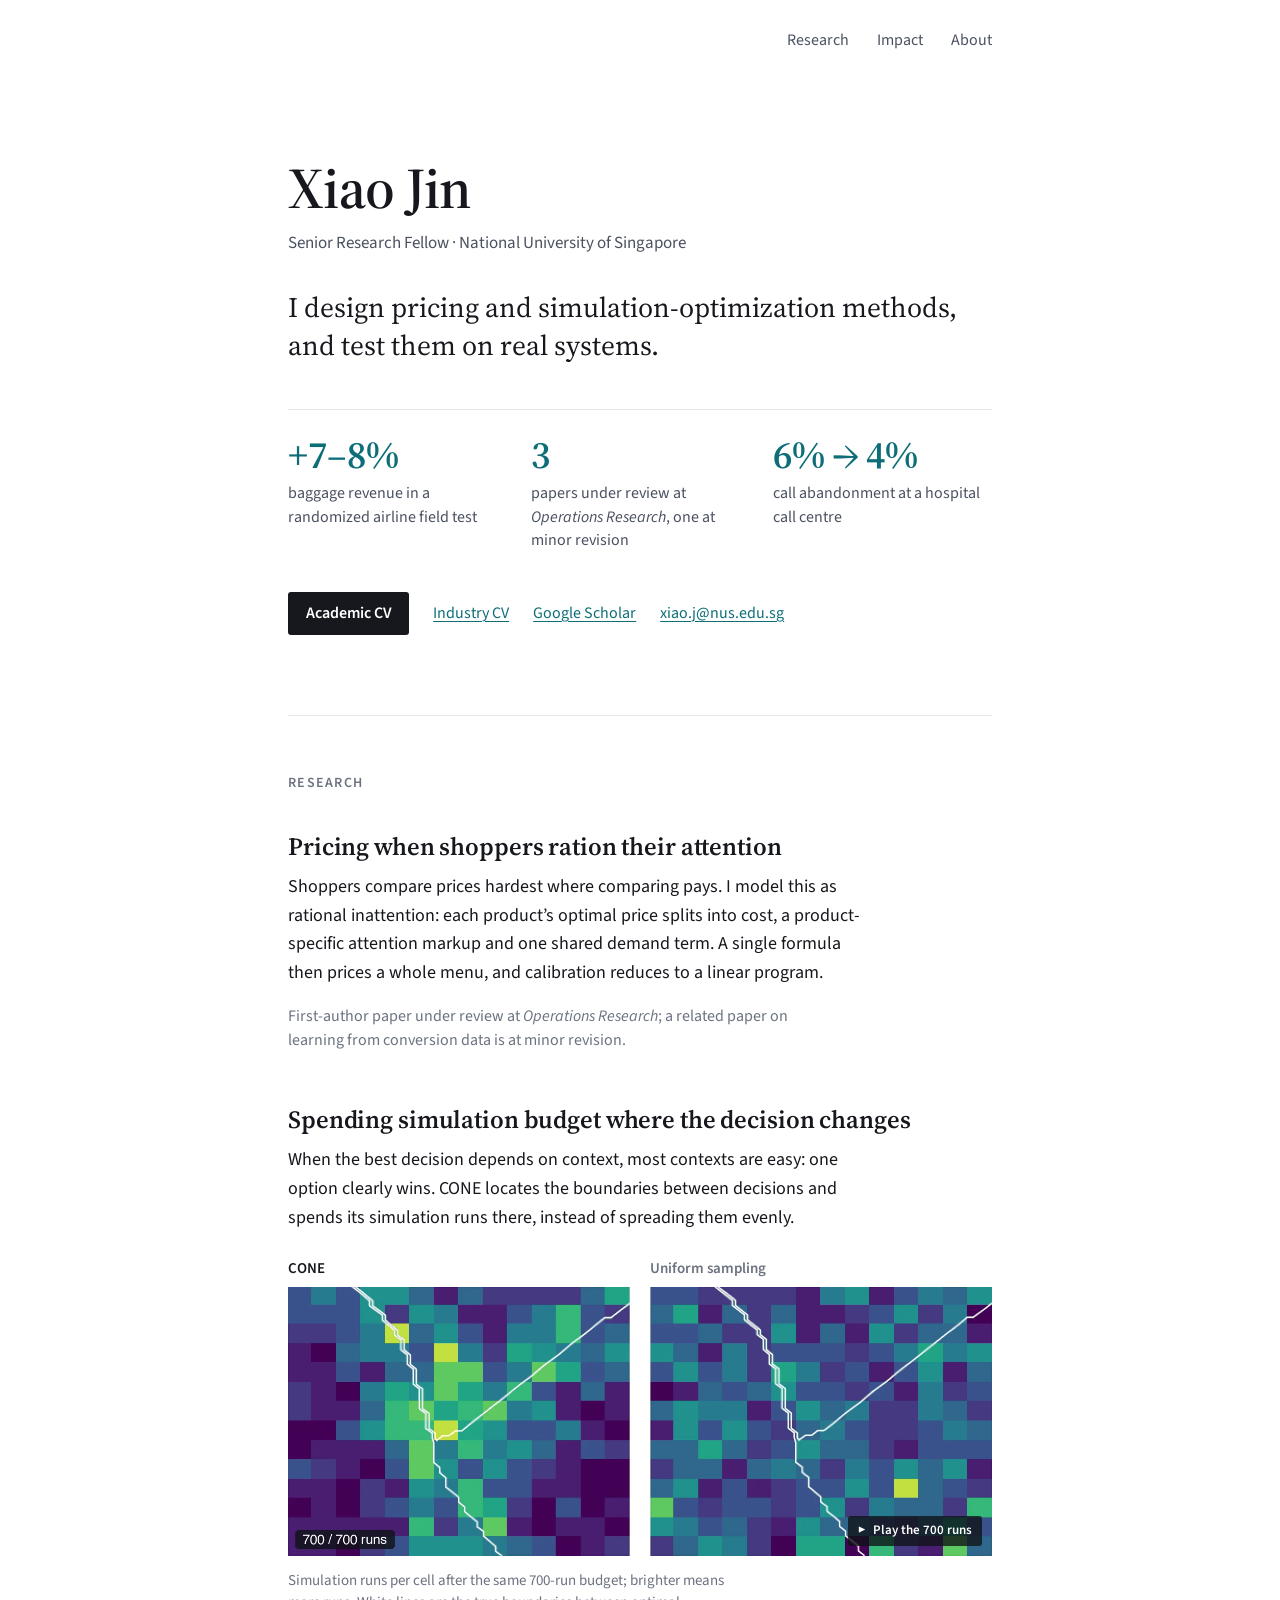
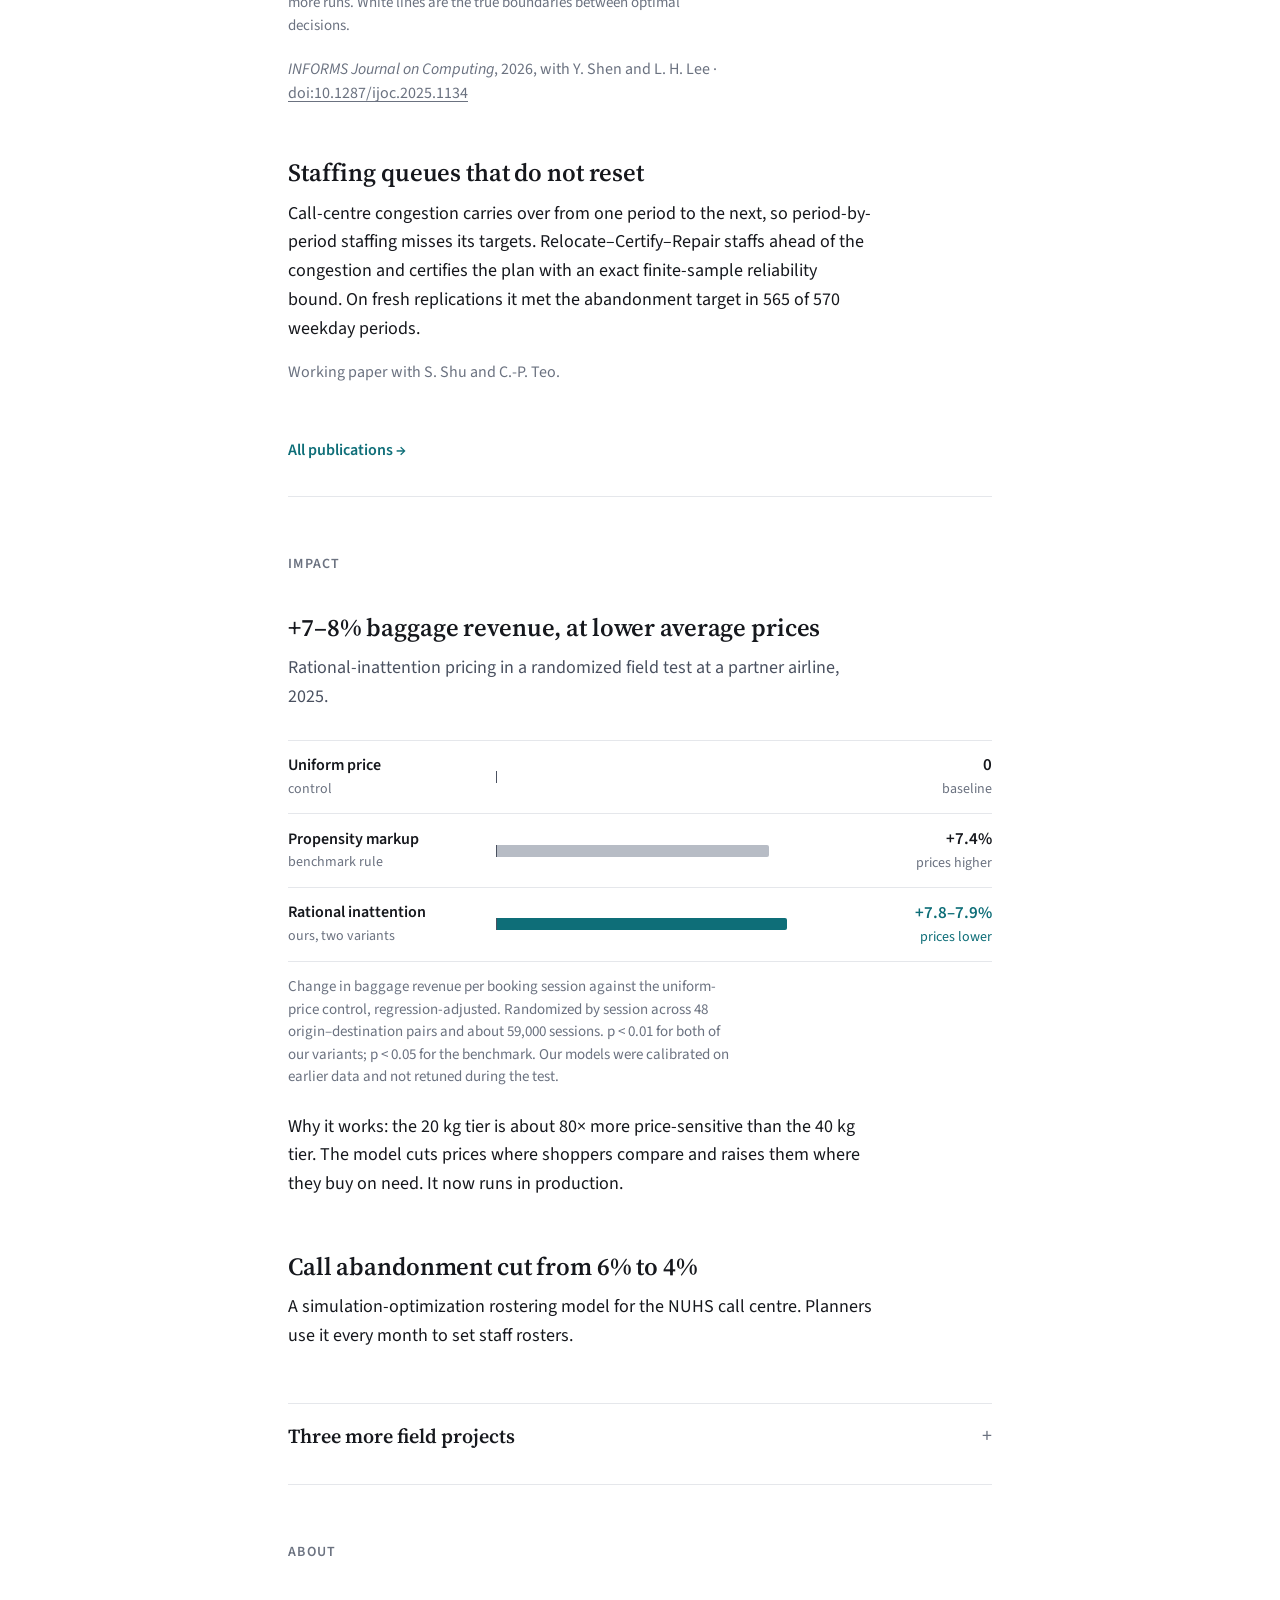
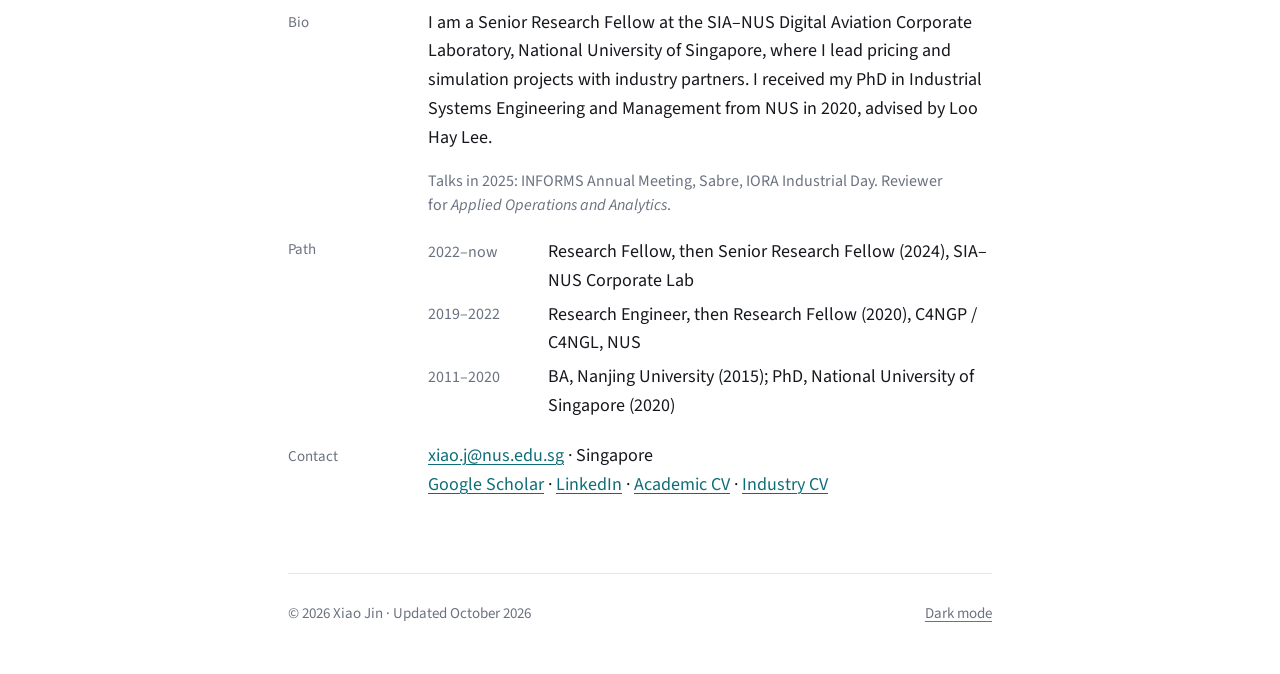
==== index.html @ 490f375b "Keep the CONE poster up until the animation is ready Clicking Play swapped the image source before t" ====
<!DOCTYPE html>
<html lang="en">
<head>
<meta charset="UTF-8">
<meta name="viewport" content="width=device-width, initial-scale=1">
<title>Xiao Jin · Pricing and Simulation Optimization</title>
<meta name="description" content="Xiao Jin, Senior Research Fellow at the National University of Singapore. I design pricing and simulation-optimization methods, and test them on real systems.">
<meta name="color-scheme" content="light dark">
<link rel="icon" href="data:image/svg+xml,<svg xmlns='http://www.w3.org/2000/svg' viewBox='0 0 32 32'><rect width='32' height='32' rx='7' fill='%230E6E78'/><path d='M5.5 24.5C11 24.5 12.5 7.5 26.5 7.5' stroke='%23fff' stroke-width='3.2' fill='none' stroke-linecap='round'/></svg>">

<meta property="og:type" content="profile">
<meta property="og:site_name" content="Xiao Jin">
<meta property="og:title" content="Xiao Jin · Pricing and Simulation Optimization">
<meta property="og:description" content="I design pricing and simulation-optimization methods, and test them on real systems.">
<meta property="og:url" content="https://farkasle.github.io/">
<meta property="og:image" content="https://farkasle.github.io/og-image.png">
<meta property="og:image:width" content="1200">
<meta property="og:image:height" content="630">
<meta name="twitter:card" content="summary_large_image">
<meta name="twitter:image" content="https://farkasle.github.io/og-image.png">
<script type="application/ld+json">
{"@context":"https://schema.org","@type":"Person","name":"Xiao Jin","alternateName":"金枭",
 "jobTitle":"Senior Research Fellow","email":"mailto:xiao.j@nus.edu.sg",
 "affiliation":{"@type":"Organization","name":"National University of Singapore"},
 "alumniOf":[{"@type":"CollegeOrUniversity","name":"National University of Singapore"},{"@type":"CollegeOrUniversity","name":"Nanjing University"}],
 "knowsAbout":["Revenue management","Pricing","Simulation optimization","Operations research"],
 "url":"https://farkasle.github.io/",
 "sameAs":["https://scholar.google.com/citations?user=NffLyjoAAAAJ","https://www.linkedin.com/in/%E6%9E%AD-%E9%87%91-b54684246/"]}
</script>
<script>(function(){var d=document.documentElement;d.className+=' js';try{var t=localStorage.getItem('theme');if(t==='light'||t==='dark')d.setAttribute('data-theme',t);}catch(e){}})();</script>
<link rel="preconnect" href="https://fonts.googleapis.com">
<link rel="preconnect" href="https://fonts.gstatic.com" crossorigin>
<link href="https://fonts.googleapis.com/css2?family=Source+Sans+3:ital,wght@0,400;0,600;1,400&family=Source+Serif+4:opsz,wght@8..60,400;8..60,600&display=swap" rel="stylesheet">
<link rel="stylesheet" href="site.css">
</head>
<body>
<a class="skip" href="#main">Skip to content</a>

<div class="wrap">
  <header class="top">
    <nav aria-label="Sections">
      <a href="#research">Research</a>
      <a href="#impact">Impact</a>
      <a href="#about">About</a>
    </nav>
  </header>

  <main id="main">

    <div class="hero">
      <h1>Xiao Jin</h1>
      <p class="role">Senior Research Fellow · National University of Singapore</p>
      <p class="lede">I design pricing and simulation&#8209;optimization methods, and test them on real systems.</p>

      <ul class="proof">
        <li><a href="#airline"><b>+7–8%</b><span>baggage revenue in a randomized airline field test</span></a></li>
        <li><a href="#research"><b>3</b><span>papers under review at <i>Operations Research</i>, one at minor revision</span></a></li>
        <li><a href="#callcentre"><b>6% → 4%</b><span>call abandonment at a hospital call centre</span></a></li>
      </ul>

      <div class="actions">
        <a class="btn" href="cv-academic.pdf">Academic CV</a>
        <a href="cv-industry.pdf">Industry CV</a>
        <a href="https://scholar.google.com/citations?user=NffLyjoAAAAJ" rel="me noopener">Google Scholar</a>
        <a href="mailto:xiao.j@nus.edu.sg">xiao.j@nus.edu.sg</a>
      </div>
    </div>

    <!-- ===================== RESEARCH ===================== -->
    <section id="research" aria-labelledby="research-h">
      <h2 id="research-h">Research</h2>

      <article id="attention">
        <h3>Pricing when shoppers ration their attention</h3>
        <p>Shoppers compare prices hardest where comparing pays. I model this as rational inattention: each product’s optimal price splits into cost, a product-specific attention markup and one shared demand term. A single formula then prices a whole menu, and calibration reduces to a linear program.</p>
        <p class="cite">First-author paper under review at <i>Operations Research</i>; a related paper on learning from conversion data is at minor revision.</p>
      </article>

      <article id="cone">
        <h3>Spending simulation budget where the decision changes</h3>
        <p>When the best decision depends on context, most contexts are easy: one option clearly wins. CONE locates the boundaries between decisions and spends its simulation runs there, instead of spreading them evenly.</p>
        <figure class="cone">
          <div class="cone-labels" aria-hidden="true"><span>CONE</span><span>Uniform sampling</span></div>
          <button class="cone-play" type="button" aria-pressed="false" data-anim="cone-budget.webp?v=2" data-poster="cone-budget-poster.webp?v=2" aria-label="Play or stop the animation of how each method spends 700 simulation runs">
            <img src="cone-budget-poster.webp?v=2" width="1352" height="516" loading="lazy" decoding="async"
                 alt="Two heatmaps of simulation runs per cell over a two-dimensional context space. On the left, CONE's runs concentrate along the white boundary lines between optimal decisions. On the right, uniform sampling spreads runs evenly with no relation to the boundaries.">
            <span class="cone-badge">▶&#8194;Play the 700 runs</span>
          </button>
          <figcaption>Simulation runs per cell after the same 700-run budget; brighter means more runs. White lines are the true boundaries between optimal decisions.</figcaption>
        </figure>
        <p class="cite"><i>INFORMS Journal on Computing</i>, 2026, with Y. Shen and L. H. Lee · <a href="https://doi.org/10.1287/ijoc.2025.1134">doi:10.1287/ijoc.2025.1134</a></p>
      </article>

      <article id="staffing">
        <h3>Staffing queues that do not reset</h3>
        <p>Call-centre congestion carries over from one period to the next, so period-by-period staffing misses its targets. Relocate–Certify–Repair staffs ahead of the congestion and certifies the plan with an exact finite-sample reliability bound. On fresh replications it met the abandonment target in 565 of 570 weekday periods.</p>
        <p class="cite">Working paper with S. Shu and C.-P. Teo.</p>
      </article>

      <p><a class="more" href="publications.html">All publications →</a></p>
    </section>

    <!-- ===================== IMPACT ===================== -->
    <section id="impact" aria-labelledby="impact-h">
      <h2 id="impact-h">Impact</h2>

      <article id="airline">
        <h3>+7–8% baggage revenue, at lower average prices</h3>
        <p class="sub">Rational-inattention pricing in a randomized field test at a partner airline, 2025.</p>

        <figure class="lift" aria-label="Field-test result: change in baggage revenue per booking session against a uniform-price control">
          <div class="lift-row">
            <span class="lift-name"><b>Uniform price</b><small>control</small></span>
            <span class="track"><i class="bar" style="--v:0"></i></span>
            <span class="lift-val"><b>0</b><small>baseline</small></span>
          </div>
          <div class="lift-row">
            <span class="lift-name"><b>Propensity markup</b><small>benchmark rule</small></span>
            <span class="track"><i class="bar" style="--v:7.4"></i></span>
            <span class="lift-val"><b>+7.4%</b><small>prices higher</small></span>
          </div>
          <div class="lift-row ours">
            <span class="lift-name"><b>Rational inattention</b><small>ours, two variants</small></span>
            <span class="track"><i class="bar" style="--v:7.9"></i></span>
            <span class="lift-val"><b>+7.8–7.9%</b><small>prices lower</small></span>
          </div>
          <figcaption>Change in baggage revenue per booking session against the uniform-price control, regression-adjusted. Randomized by session across 48 origin–destination pairs and about 59,000 sessions. p &lt; 0.01 for both of our variants; p &lt; 0.05 for the benchmark. Our models were calibrated on earlier data and not retuned during the test.</figcaption>
        </figure>

        <p>Why it works: the 20&nbsp;kg tier is about 80× more price-sensitive than the 40&nbsp;kg tier. The model cuts prices where shoppers compare and raises them where they buy on need. It now runs in production.</p>
      </article>

      <article id="callcentre">
        <h3>Call abandonment cut from 6%&nbsp;to&nbsp;4%</h3>
        <p>A simulation-optimization rostering model for the NUHS call centre. Planners use it every month to set staff rosters.</p>
      </article>

      <details class="more-projects">
        <summary>Three more field projects</summary>
        <dl class="rows">
          <div><dt>Aviation</dt><dd><p>A revenue-prediction platform for a partner airline: a transformer choice model inside a booking simulator, forecasting one week to one year ahead. Analysts use it to test pricing decisions before launch.</p></dd></div>
          <div><dt>Healthcare</dt><dd><p>Appointment scheduling for the National Heart Centre Singapore that keeps the lead-time promise to patients under uncertain demand.</p></dd></div>
          <div><dt>Logistics</dt><dd><p>Annual-throughput simulation of candidate layouts for Tuas Port; SKU repositioning across warehouses for Kuehne+Nagel, with 18–21% projected cost savings in simulation.</p></dd></div>
        </dl>
      </details>
    </section>

    <!-- ===================== ABOUT ===================== -->
    <section id="about" aria-labelledby="about-h">
      <h2 id="about-h">About</h2>
      <dl class="rows">
        <div>
          <dt>Bio</dt>
          <dd>
            <p>I am a Senior Research Fellow at the SIA–NUS Digital Aviation Corporate Laboratory, National University of Singapore, where I lead pricing and simulation projects with industry partners. I received my PhD in Industrial Systems Engineering and Management from NUS in 2020, advised by Loo Hay Lee.</p>
            <p class="cite">Talks in 2025: INFORMS Annual Meeting, Sabre, IORA Industrial Day. Reviewer for <i>Applied Operations and Analytics</i>.</p>
          </dd>
        </div>
        <div>
          <dt>Path</dt>
          <dd>
            <ul class="path">
              <li><span class="yr">2022–now</span><span>Research Fellow, then Senior Research Fellow (2024), SIA–NUS Corporate Lab</span></li>
              <li><span class="yr">2019–2022</span><span>Research Engineer, then Research Fellow (2020), C4NGP / C4NGL, NUS</span></li>
              <li><span class="yr">2011–2020</span><span>BA, Nanjing University (2015); PhD, National University of Singapore (2020)</span></li>
            </ul>
          </dd>
        </div>
        <div>
          <dt>Contact</dt>
          <dd>
            <p><a href="mailto:xiao.j@nus.edu.sg">xiao.j@nus.edu.sg</a> · Singapore<br>
            <a href="https://scholar.google.com/citations?user=NffLyjoAAAAJ" rel="me noopener">Google Scholar</a> · <a href="https://www.linkedin.com/in/%E6%9E%AD-%E9%87%91-b54684246/" rel="me noopener">LinkedIn</a> · <a href="cv-academic.pdf">Academic CV</a> · <a href="cv-industry.pdf">Industry CV</a></p>
          </dd>
        </div>
      </dl>
    </section>

  </main>

  <footer>
    <span>© 2026 Xiao Jin · Updated October 2026</span>
    <button class="theme" id="themeToggle" type="button">Dark mode</button>
  </footer>
</div>

<script src="site.js?v=2"></script>
</body>
</html>
---- site.css ----
/* Xiao Jin — personal site. Minimal, single column, one accent.
   Evidence behind the main choices:
   - 18px body, ~1.6 leading (Rello, Pielot & Marcos, CHI 2016)
   - ~65-character measure; hierarchy by size and space, not boxes
   - informative headings for layer-cake scanning (NN/g eyetracking)
   - accent reserved for the three key numerals and links, so emphasis stays rare */

:root{
  --bg:#FFFFFF;
  --ink:#16181D;
  --ink-2:#4A5160;
  --muted:#6B7280;
  --rule:#E5E7EB;
  --bar:#B7BCC5;
  --accent:#0E6E78;
  --accent-soft:rgba(14,110,120,.08);

  --serif:'Source Serif 4', Georgia, 'Times New Roman', serif;
  --sans:'Source Sans 3', system-ui, -apple-system, 'Segoe UI', Roboto, Arial, sans-serif;

  --wrap:44rem;          /* 704px column */
  --measure:65ch;
  color-scheme:light;
}
@media (prefers-color-scheme: dark){
  :root:not([data-theme="light"]){
    --bg:#0F1216; --ink:#E8EAED; --ink-2:#B4BAC4; --muted:#8C94A0;
    --rule:#252A31; --bar:#4A515C; --accent:#4CC3CF; --accent-soft:rgba(76,195,207,.10);
    color-scheme:dark;
  }
}
:root[data-theme="dark"]{
  --bg:#0F1216; --ink:#E8EAED; --ink-2:#B4BAC4; --muted:#8C94A0;
  --rule:#252A31; --bar:#4A515C; --accent:#4CC3CF; --accent-soft:rgba(76,195,207,.10);
  color-scheme:dark;
}

*,*::before,*::after{box-sizing:border-box}
html{-webkit-text-size-adjust:100%;text-size-adjust:100%}
body{
  margin:0;background:var(--bg);color:var(--ink);
  font-family:var(--sans);font-size:1.125rem;line-height:1.6;
  font-variant-numeric:lining-nums;
  -webkit-font-smoothing:antialiased;
}
img{max-width:100%;height:auto;display:block}
a{color:var(--accent);text-decoration-thickness:1px;text-underline-offset:.18em}
a:hover{text-decoration-thickness:2px}
:focus-visible{outline:2px solid var(--accent);outline-offset:3px;border-radius:2px}
p{margin:0 0 1rem;max-width:var(--measure)}
i,em{font-style:italic}

.skip{position:absolute;left:-999px;top:0;background:var(--ink);color:var(--bg);padding:.5rem 1rem}
.skip:focus{left:1rem;top:1rem;z-index:10}

.wrap{width:min(100% - 2rem, var(--wrap));margin-inline:auto}

/* ---------- header ---------- */
.top{display:flex;justify-content:space-between;align-items:baseline;gap:1rem;padding:1.75rem 0 0}
.top .home{font-family:var(--serif);font-weight:600;font-size:1.125rem;color:var(--ink);text-decoration:none}
.top nav{display:flex;gap:1.75rem;margin-left:auto}
.top nav a{color:var(--ink-2);text-decoration:none;font-size:1rem}
.top nav a:hover,.top nav a[aria-current]{color:var(--ink);text-decoration:underline}

/* ---------- hero ---------- */
.hero{padding:clamp(3.5rem, 9vw, 6.5rem) 0 clamp(3rem, 7vw, 5rem)}
.hero h1{font-family:var(--serif);font-weight:600;font-size:clamp(2.6rem, 6vw, 3.6rem);
  line-height:1.05;letter-spacing:-.012em;margin:0}
.role{color:var(--ink-2);margin:.75rem 0 0;font-size:1.0625rem}
.lede{font-family:var(--serif);font-size:clamp(1.4rem, 2.6vw, 1.75rem);line-height:1.35;
  margin:2rem 0 0;max-width:24em}

.proof{list-style:none;margin:2.75rem 0 0;padding:1.5rem 0 0;border-top:1px solid var(--rule);
  display:grid;grid-template-columns:repeat(3, 1fr);gap:1.5rem}
.proof a{display:block;text-decoration:none;color:inherit}
.proof b{display:block;font-family:var(--serif);font-weight:600;color:var(--accent);
  font-size:clamp(1.9rem, 3.6vw, 2.4rem);line-height:1.1;white-space:nowrap}
.proof span{display:block;color:var(--ink-2);font-size:1rem;line-height:1.45;margin-top:.4rem}
.proof a:hover span{color:var(--ink)}

.actions{display:flex;flex-wrap:wrap;align-items:center;gap:.6rem 1.5rem;margin-top:2.5rem;font-size:1rem}
.btn{display:inline-block;background:var(--ink);color:var(--bg);text-decoration:none;
  padding:.55rem 1.1rem;border-radius:3px;font-weight:600}
.btn:hover{background:var(--accent);color:#fff}

/* ---------- sections ---------- */
section{padding:3.5rem 0 1rem;border-top:1px solid var(--rule)}
h2{font-family:var(--sans);font-size:.875rem;font-weight:600;letter-spacing:.09em;text-transform:uppercase;
  color:var(--muted);margin:0 0 2.25rem}
article{margin:0 0 3.25rem}
h3{font-family:var(--serif);font-weight:600;font-size:clamp(1.35rem, 2.4vw, 1.55rem);line-height:1.25;
  margin:0 0 .7rem;letter-spacing:-.005em}
.sub{color:var(--ink-2)}
.cite{color:var(--muted);font-size:1rem;line-height:1.5}
.cite a{color:inherit}
.more{font-size:1rem;font-weight:600;text-decoration:none}
.more:hover{text-decoration:underline}

/* ---------- field-test chart ---------- */
.lift{margin:1.75rem 0 1.5rem}
.lift-row{display:grid;grid-template-columns:12rem 1fr 7rem;gap:1rem;align-items:center;
  padding:.85rem 0;border-top:1px solid var(--rule)}
.lift-row:last-of-type{border-bottom:1px solid var(--rule)}
.lift-name{line-height:1.3}
.lift-name b{display:block;font-weight:600;font-size:1rem}
.lift-name small{color:var(--muted);font-size:.875rem}
.track{position:relative;height:.75rem;border-left:1px solid var(--ink-2)}
.bar{position:absolute;left:0;top:0;bottom:0;width:calc(var(--v) * 10%);background:var(--bar);border-radius:0 2px 2px 0}
.lift-row.ours .bar{background:var(--accent)}
.lift-val{text-align:right;line-height:1.3;font-variant-numeric:tabular-nums}
.lift-val b{display:block;font-weight:600;font-size:1.0625rem}
.lift-row.ours .lift-val b{color:var(--accent)}
.lift-val small{color:var(--muted);font-size:.875rem}
.lift-row.ours .lift-val small{color:var(--accent)}
.lift figcaption,.cone figcaption{color:var(--muted);font-size:.9375rem;line-height:1.5;margin-top:.9rem;max-width:var(--measure)}
.js .lift .bar{width:0;transition:width 1s cubic-bezier(.2,.7,.2,1)}
.js .lift .lift-row:nth-of-type(3) .bar{transition-delay:.25s}
.js .lift.in .bar{width:calc(var(--v) * 10%)}

/* ---------- CONE figure ---------- */
.cone{margin:1.5rem 0 1.25rem}
.cone-labels{display:grid;grid-template-columns:1fr 1fr;column-gap:2.96%;font-size:.9375rem;
  font-weight:600;margin-bottom:.4rem}
.cone-labels span:last-child{color:var(--muted)}
.cone-play{all:unset;display:block;position:relative;cursor:pointer;width:100%}
.cone-play:focus-visible{outline:2px solid var(--accent);outline-offset:4px}
.cone-badge{position:absolute;right:.6rem;bottom:.6rem;background:rgba(15,18,22,.78);color:#fff;
  font-size:.8125rem;font-weight:600;padding:.3rem .65rem;border-radius:3px}

/* ---------- more projects ---------- */
details.more-projects{border-top:1px solid var(--rule)}
details.more-projects summary{cursor:pointer;list-style:none;padding:1rem 0;
  font-family:var(--serif);font-weight:600;font-size:1.25rem;display:flex;justify-content:space-between}
details.more-projects summary::-webkit-details-marker{display:none}
details.more-projects summary::after{content:"+";font-family:var(--sans);font-weight:400;color:var(--muted)}
details.more-projects[open] summary::after{content:"\2212"}

/* ---------- label / content rows (projects, about) ---------- */
.rows{margin:0;padding:0 0 .5rem}
.rows > div{display:grid;grid-template-columns:7.5rem 1fr;gap:1.25rem;padding:.6rem 0}
.rows dt{color:var(--muted);font-size:.9375rem;padding-top:.15rem}
.rows dd{margin:0}
.rows dd p:last-child{margin-bottom:0}
.path{list-style:none;margin:0;padding:0}
.path li{display:grid;grid-template-columns:6.5rem 1fr;gap:1rem;padding:.15rem 0}
.path .yr{color:var(--muted);font-variant-numeric:tabular-nums;font-size:1rem;padding-top:.1rem}

/* ---------- publications page ---------- */
.pubs{list-style:none;margin:0;padding:0}
.pubs li{padding:0 0 1.35rem}
.pubs .t{font-family:var(--serif);font-size:1.125rem;line-height:1.4;display:block}
.pubs .a{display:block;color:var(--ink-2);font-size:1rem;margin-top:.2rem}
.pubs .a b{color:var(--ink);font-weight:600}
.pubs .v{display:block;color:var(--muted);font-size:1rem}
.tag{display:inline-block;font-size:.8125rem;font-weight:600;letter-spacing:.02em;
  color:var(--accent);background:var(--accent-soft);padding:.05rem .45rem;border-radius:3px;margin-left:.35rem;vertical-align:.08em}
details.pub-more summary{cursor:pointer;font-family:var(--serif);font-weight:600;font-size:1.25rem;margin-bottom:1rem}

/* ---------- footer ---------- */
footer{border-top:1px solid var(--rule);margin-top:2.5rem;padding:1.75rem 0 3rem;color:var(--muted);font-size:.9375rem;
  display:flex;flex-wrap:wrap;gap:.5rem 1.5rem;justify-content:space-between}
.theme{all:unset;cursor:pointer;color:var(--muted);text-decoration:underline;text-underline-offset:.18em}
.theme:hover{color:var(--ink)}
.theme:focus-visible{outline:2px solid var(--accent);outline-offset:3px}

/* ---------- small screens ---------- */
@media (max-width: 640px){
  .top nav{gap:1.1rem}
  .proof{grid-template-columns:1fr;gap:1.1rem}
  .proof a{display:grid;grid-template-columns:8.5rem 1fr;align-items:baseline;gap:.75rem}
  .proof span{margin-top:0}
  .lift-row{grid-template-columns:1fr auto;row-gap:.5rem}
  .lift-row .track{grid-column:1 / -1;grid-row:2}
  .rows > div,.path li{grid-template-columns:1fr;gap:.1rem}
}
@media (prefers-reduced-motion: reduce){
  .js .lift .bar{transition:none}
}
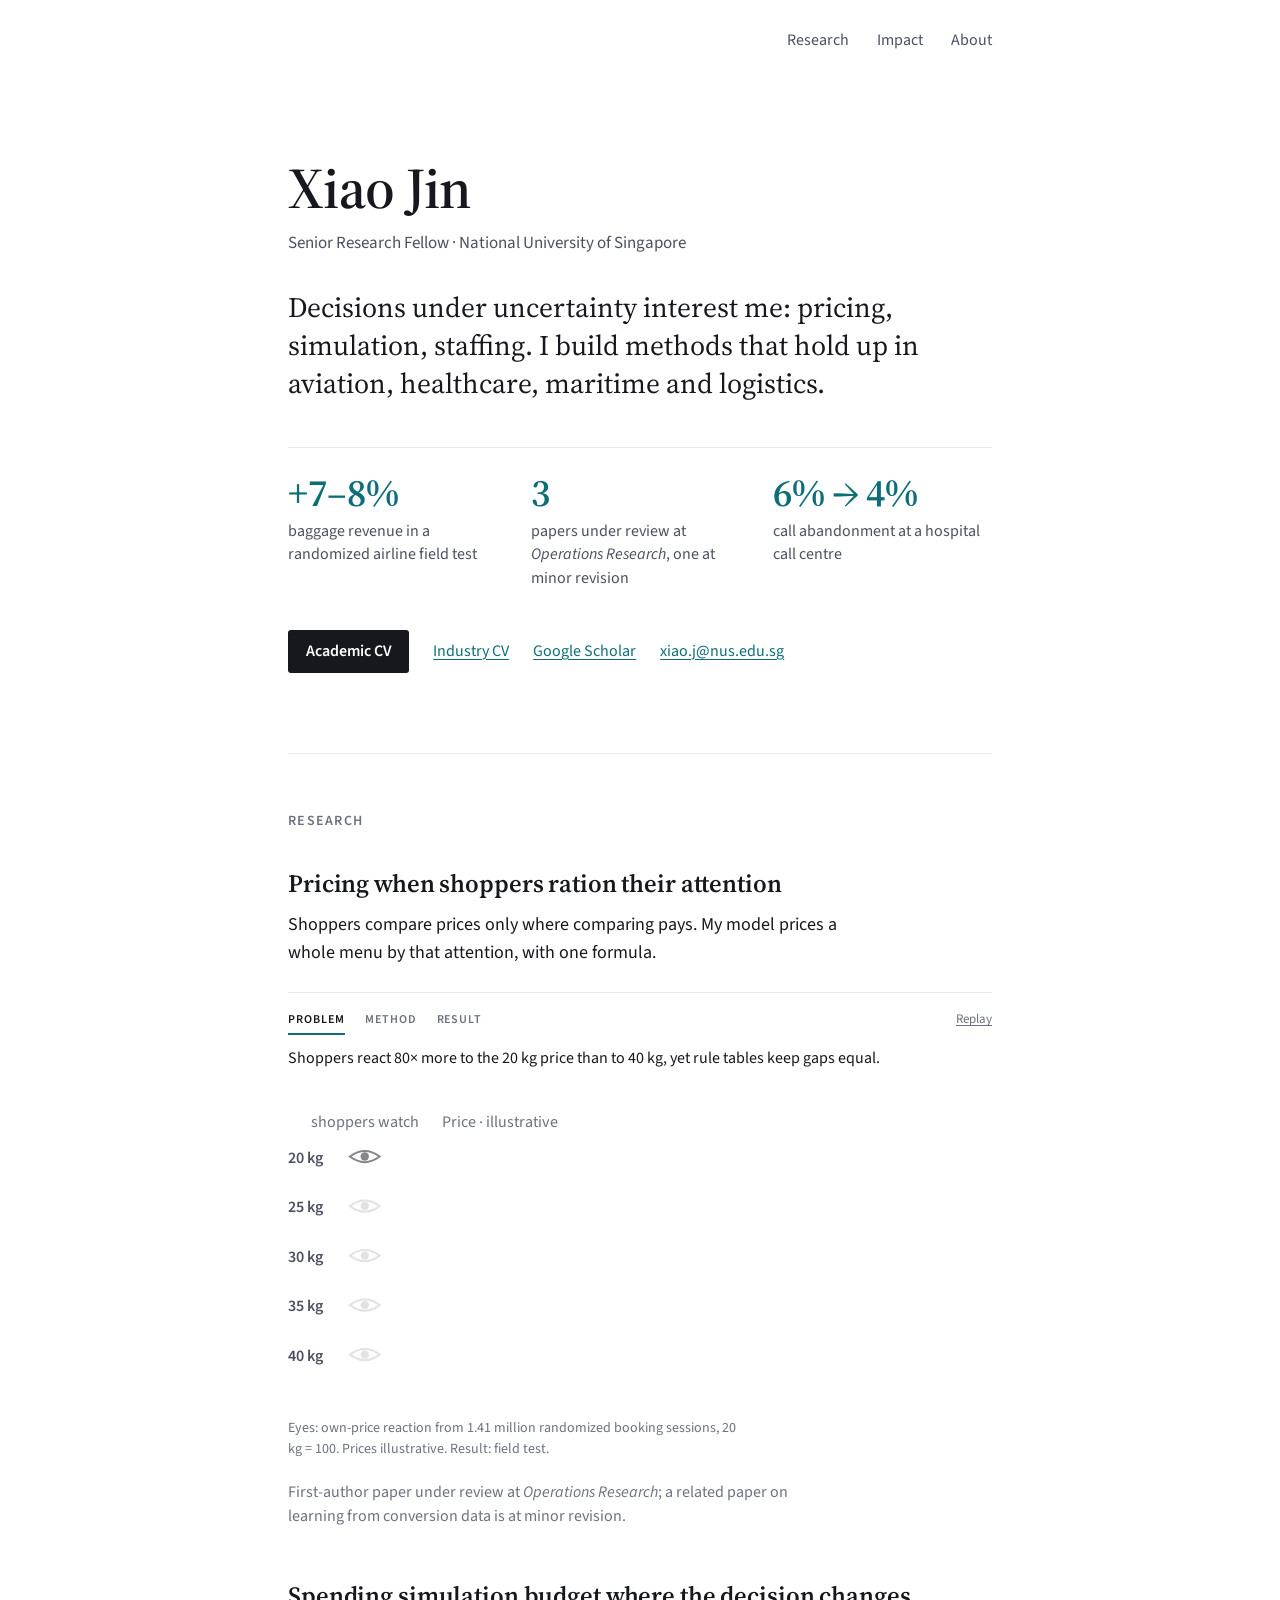
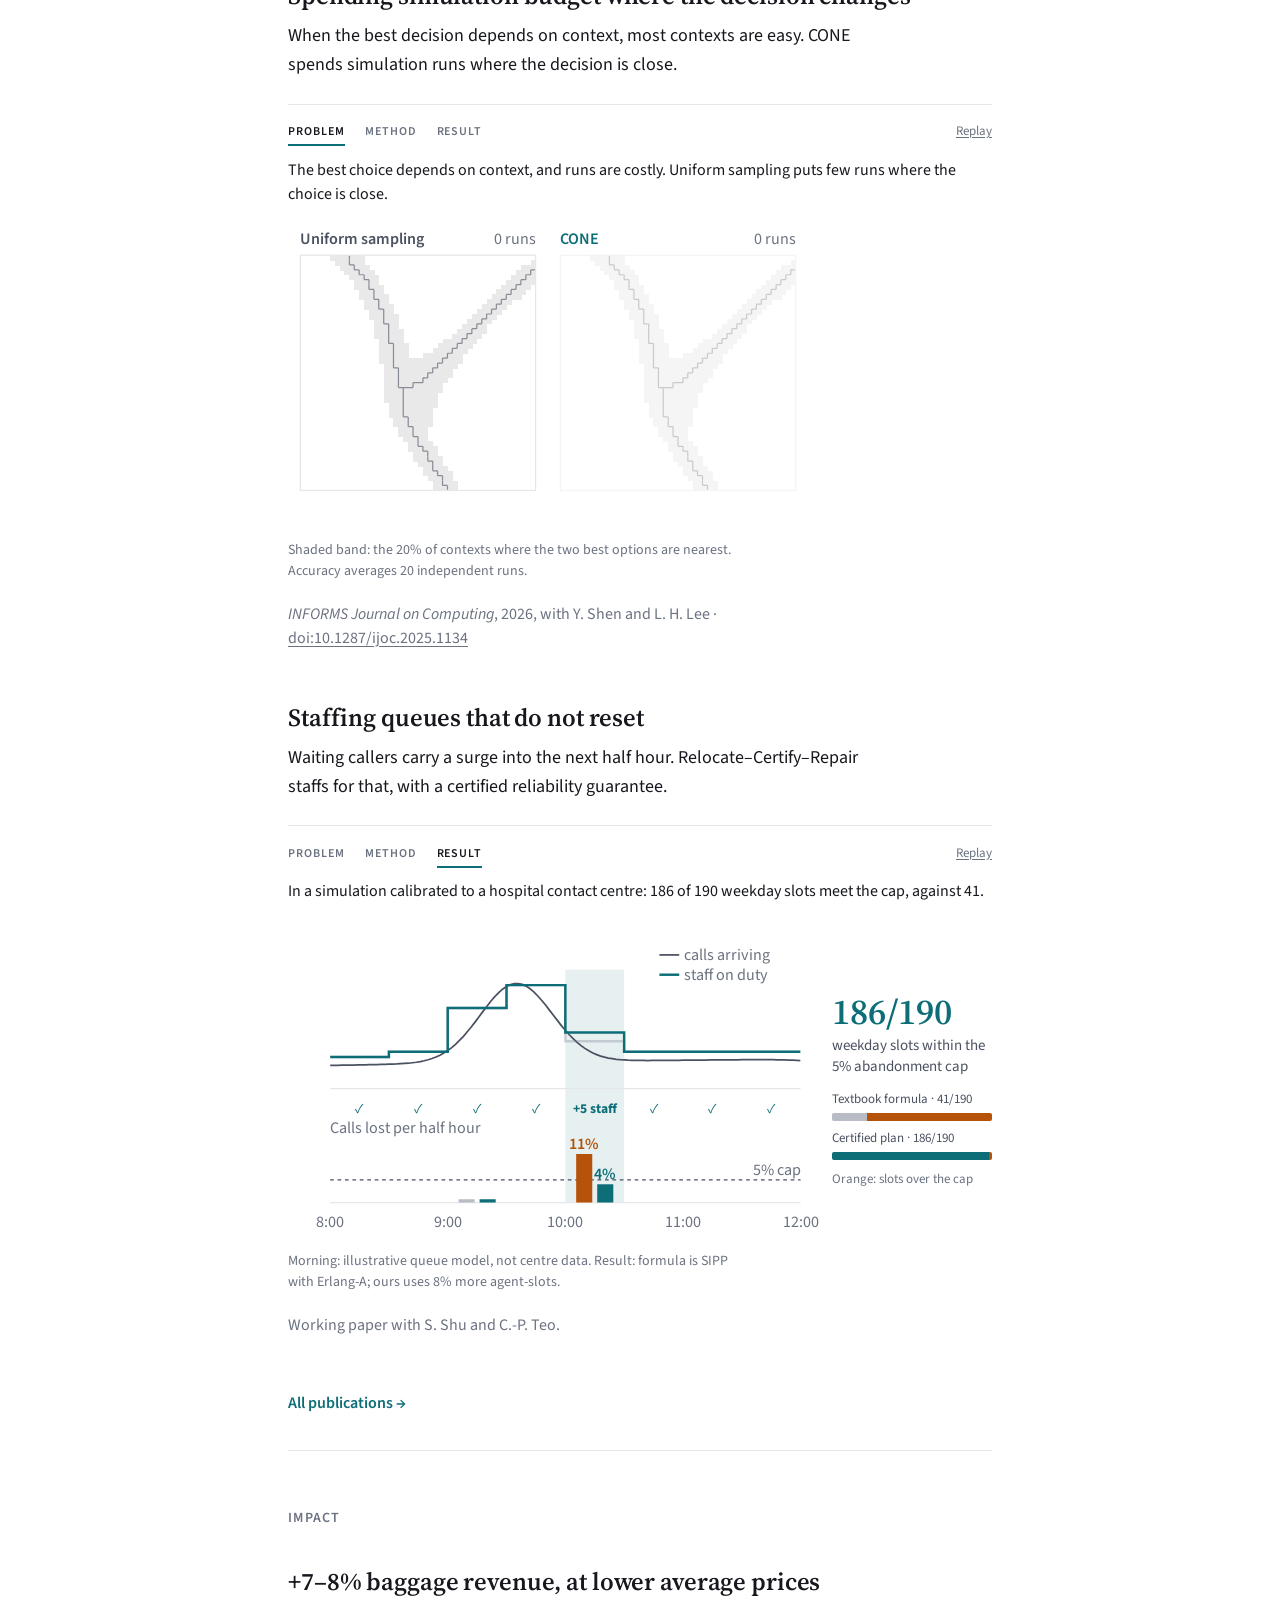
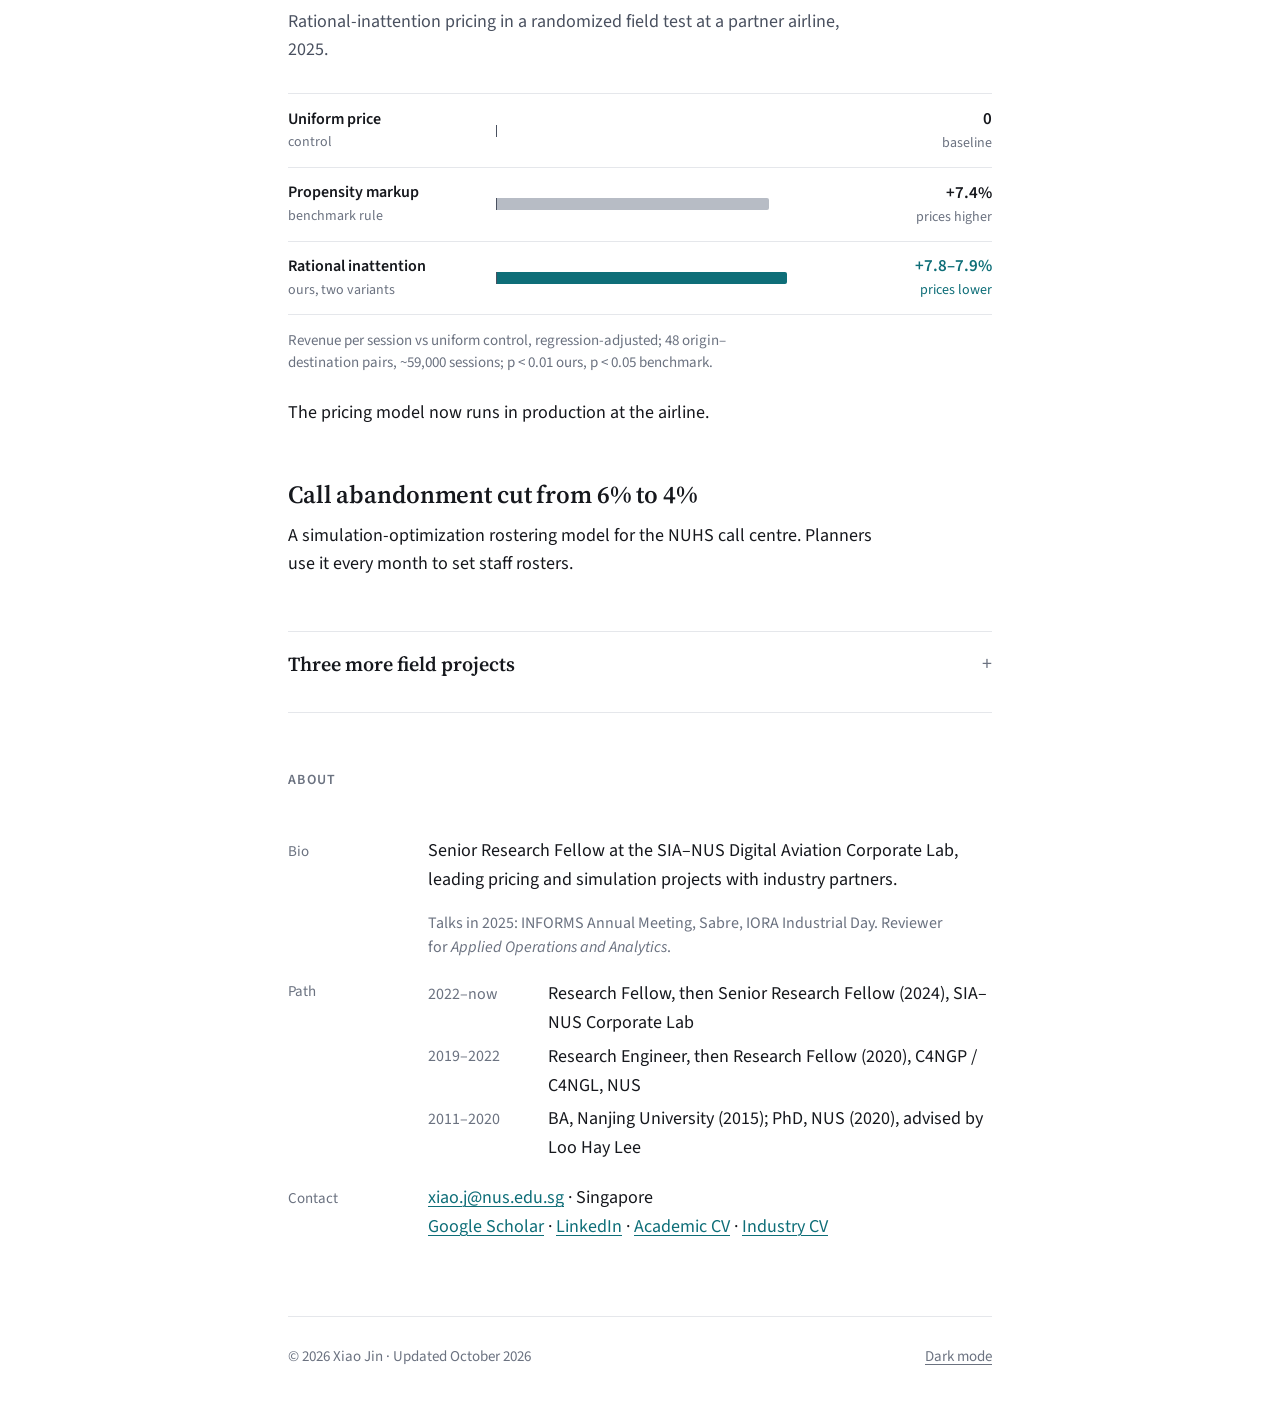
==== commit 6f69a5a4: "Animate the three research stories and tighten every text block Each research item now plays problem" ====
--- a/index.html
+++ b/index.html
@@ -4,14 +4,14 @@
 <meta charset="UTF-8">
 <meta name="viewport" content="width=device-width, initial-scale=1">
 <title>Xiao Jin · Pricing and Simulation Optimization</title>
-<meta name="description" content="Xiao Jin, Senior Research Fellow at the National University of Singapore. I design pricing and simulation-optimization methods, and test them on real systems.">
+<meta name="description" content="Xiao Jin, Senior Research Fellow at the National University of Singapore. Decisions under uncertainty — pricing, simulation, staffing — in aviation, healthcare, maritime and logistics.">
 <meta name="color-scheme" content="light dark">
 <link rel="icon" href="data:image/svg+xml,<svg xmlns='http://www.w3.org/2000/svg' viewBox='0 0 32 32'><rect width='32' height='32' rx='7' fill='%230E6E78'/><path d='M5.5 24.5C11 24.5 12.5 7.5 26.5 7.5' stroke='%23fff' stroke-width='3.2' fill='none' stroke-linecap='round'/></svg>">
 
 <meta property="og:type" content="profile">
 <meta property="og:site_name" content="Xiao Jin">
 <meta property="og:title" content="Xiao Jin · Pricing and Simulation Optimization">
-<meta property="og:description" content="I design pricing and simulation-optimization methods, and test them on real systems.">
+<meta property="og:description" content="Decisions under uncertainty — pricing, simulation, staffing — in aviation, healthcare, maritime and logistics.">
 <meta property="og:url" content="https://farkasle.github.io/">
 <meta property="og:image" content="https://farkasle.github.io/og-image.png">
 <meta property="og:image:width" content="1200">
@@ -31,7 +31,7 @@
 <link rel="preconnect" href="https://fonts.googleapis.com">
 <link rel="preconnect" href="https://fonts.gstatic.com" crossorigin>
 <link href="https://fonts.googleapis.com/css2?family=Source+Sans+3:ital,wght@0,400;0,600;1,400&family=Source+Serif+4:opsz,wght@8..60,400;8..60,600&display=swap" rel="stylesheet">
-<link rel="stylesheet" href="site.css">
+<link rel="stylesheet" href="site.css?v=2">
 </head>
 <body>
 <a class="skip" href="#main">Skip to content</a>
@@ -50,7 +50,7 @@
     <div class="hero">
       <h1>Xiao Jin</h1>
       <p class="role">Senior Research Fellow · National University of Singapore</p>
-      <p class="lede">I design pricing and simulation&#8209;optimization methods, and test them on real systems.</p>
+      <p class="lede">Decisions under uncertainty interest me: pricing, simulation, staffing. I build methods that hold up in aviation, healthcare, maritime and logistics.</p>
 
       <ul class="proof">
         <li><a href="#airline"><b>+7–8%</b><span>baggage revenue in a randomized airline field test</span></a></li>
@@ -72,28 +72,67 @@
 
       <article id="attention">
         <h3>Pricing when shoppers ration their attention</h3>
-        <p>Shoppers compare prices hardest where comparing pays. I model this as rational inattention: each product’s optimal price splits into cost, a product-specific attention markup and one shared demand term. A single formula then prices a whole menu, and calibration reduces to a linear program.</p>
+        <p>Shoppers compare prices only where comparing pays. My model prices a whole menu by that attention, with one formula.</p>
+        <figure class="anim" data-anim="ri">
+          <div class="anim-top">
+            <ol class="acts" aria-label="Steps of the animation">
+              <li><button type="button" aria-pressed="false">Problem</button></li>
+              <li><button type="button" aria-pressed="false">Method</button></li>
+              <li><button type="button" aria-pressed="false">Result</button></li>
+            </ol>
+            <button class="anim-replay" type="button">Replay</button>
+          </div>
+          <p class="anim-cap" aria-live="polite"></p>
+          <div class="anim-body">
+            <svg class="anim-main" viewBox="0 0 420 236" role="img" aria-label="A menu of five checked-baggage tiers from 20 to 40 kilograms. Shoppers watch the 20 kilogram price closely and barely look at the others: they react to it about 80 times more strongly than to 40 kilograms. A rule table keeps equal price gaps. Our model adds an attention markup that is small for the watched tier and large for the others, so the 20 kilogram price falls and the heaviest tier rises. In a randomized field test this raised baggage revenue 7.8 percent while the average price fell."></svg>
+            <div class="anim-result"></div>
+          </div>
+          <figcaption>Eyes: own-price reaction from 1.41 million randomized booking sessions, 20 kg = 100. Prices illustrative. Result: field test.</figcaption>
+        </figure>
         <p class="cite">First-author paper under review at <i>Operations Research</i>; a related paper on learning from conversion data is at minor revision.</p>
       </article>
 
       <article id="cone">
         <h3>Spending simulation budget where the decision changes</h3>
-        <p>When the best decision depends on context, most contexts are easy: one option clearly wins. CONE locates the boundaries between decisions and spends its simulation runs there, instead of spreading them evenly.</p>
-        <figure class="cone">
-          <div class="cone-labels" aria-hidden="true"><span>CONE</span><span>Uniform sampling</span></div>
-          <button class="cone-play" type="button" aria-pressed="false" data-anim="cone-budget.webp?v=2" data-poster="cone-budget-poster.webp?v=2" aria-label="Play or stop the animation of how each method spends 700 simulation runs">
-            <img src="cone-budget-poster.webp?v=2" width="1352" height="516" loading="lazy" decoding="async"
-                 alt="Two heatmaps of simulation runs per cell over a two-dimensional context space. On the left, CONE's runs concentrate along the white boundary lines between optimal decisions. On the right, uniform sampling spreads runs evenly with no relation to the boundaries.">
-            <span class="cone-badge">▶&#8194;Play the 700 runs</span>
-          </button>
-          <figcaption>Simulation runs per cell after the same 700-run budget; brighter means more runs. White lines are the true boundaries between optimal decisions.</figcaption>
+        <p>When the best decision depends on context, most contexts are easy. CONE spends simulation runs where the decision is close.</p>
+        <figure class="anim" data-anim="cone">
+          <div class="anim-top">
+            <ol class="acts" aria-label="Steps of the animation">
+              <li><button type="button" aria-pressed="false">Problem</button></li>
+              <li><button type="button" aria-pressed="false">Method</button></li>
+              <li><button type="button" aria-pressed="false">Result</button></li>
+            </ol>
+            <button class="anim-replay" type="button">Replay</button>
+          </div>
+          <p class="anim-cap" aria-live="polite"></p>
+          <div class="anim-body">
+            <svg class="anim-main" viewBox="0 0 420 244" role="img" aria-label="Two squares show the same two-dimensional context space with a shaded band where the two best decisions are nearly tied. Uniform sampling puts 22 percent of its 700 runs in that band; CONE puts 35 percent there. Averaged over 20 runs, CONE reaches 90 percent correct decisions after about 150 runs, against about 240 for uniform sampling."></svg>
+            <div class="anim-result"></div>
+          </div>
+          <figcaption>Shaded band: the 20% of contexts where the two best options are nearest. Accuracy averages 20 independent runs.</figcaption>
         </figure>
         <p class="cite"><i>INFORMS Journal on Computing</i>, 2026, with Y. Shen and L. H. Lee · <a href="https://doi.org/10.1287/ijoc.2025.1134">doi:10.1287/ijoc.2025.1134</a></p>
       </article>
 
       <article id="staffing">
         <h3>Staffing queues that do not reset</h3>
-        <p>Call-centre congestion carries over from one period to the next, so period-by-period staffing misses its targets. Relocate–Certify–Repair staffs ahead of the congestion and certifies the plan with an exact finite-sample reliability bound. On fresh replications it met the abandonment target in 565 of 570 weekday periods.</p>
+        <p>Waiting callers carry a surge into the next half hour. Relocate–Certify–Repair staffs for that, with a certified reliability guarantee.</p>
+        <figure class="anim" data-anim="staff">
+          <div class="anim-top">
+            <ol class="acts" aria-label="Steps of the animation">
+              <li><button type="button" aria-pressed="false">Problem</button></li>
+              <li><button type="button" aria-pressed="false">Method</button></li>
+              <li><button type="button" aria-pressed="false">Result</button></li>
+            </ol>
+            <button class="anim-replay" type="button">Replay</button>
+          </div>
+          <p class="anim-cap" aria-live="polite"></p>
+          <div class="anim-body">
+            <svg class="anim-main" viewBox="0 0 420 236" role="img" aria-label="A morning in a call centre, 8:00 to 12:00. After a morning surge, waiting callers spill into the next half hour, and a roster sized half hour by half hour loses 11 percent of calls in the half hour after the surge. The certified plan adds five agents to that half hour only and meets the 5 percent cap. In a simulation calibrated to a hospital contact centre, the certified plan meets the cap in 186 of 190 weekday slots, against 41 for the textbook formula."></svg>
+            <div class="anim-result"></div>
+          </div>
+          <figcaption>Morning: illustrative queue model, not centre data. Result: formula is SIPP with Erlang-A; ours uses 8% more agent-slots.</figcaption>
+        </figure>
         <p class="cite">Working paper with S. Shu and C.-P. Teo.</p>
       </article>
 
@@ -124,10 +163,10 @@
             <span class="track"><i class="bar" style="--v:7.9"></i></span>
             <span class="lift-val"><b>+7.8–7.9%</b><small>prices lower</small></span>
           </div>
-          <figcaption>Change in baggage revenue per booking session against the uniform-price control, regression-adjusted. Randomized by session across 48 origin–destination pairs and about 59,000 sessions. p &lt; 0.01 for both of our variants; p &lt; 0.05 for the benchmark. Our models were calibrated on earlier data and not retuned during the test.</figcaption>
-        </figure>
-
-        <p>Why it works: the 20&nbsp;kg tier is about 80× more price-sensitive than the 40&nbsp;kg tier. The model cuts prices where shoppers compare and raises them where they buy on need. It now runs in production.</p>
+          <figcaption>Revenue per session vs uniform control, regression-adjusted; 48 origin–destination pairs, ~59,000 sessions; p &lt; 0.01 ours, p &lt; 0.05 benchmark.</figcaption>
+        </figure>
+
+        <p>The pricing model now runs in production at the airline.</p>
       </article>
 
       <article id="callcentre">
@@ -138,9 +177,9 @@
       <details class="more-projects">
         <summary>Three more field projects</summary>
         <dl class="rows">
-          <div><dt>Aviation</dt><dd><p>A revenue-prediction platform for a partner airline: a transformer choice model inside a booking simulator, forecasting one week to one year ahead. Analysts use it to test pricing decisions before launch.</p></dd></div>
+          <div><dt>Aviation</dt><dd><p>Revenue-prediction platform for a partner airline: a transformer choice model in a booking simulator, used to test pricing before launch.</p></dd></div>
           <div><dt>Healthcare</dt><dd><p>Appointment scheduling for the National Heart Centre Singapore that keeps the lead-time promise to patients under uncertain demand.</p></dd></div>
-          <div><dt>Logistics</dt><dd><p>Annual-throughput simulation of candidate layouts for Tuas Port; SKU repositioning across warehouses for Kuehne+Nagel, with 18–21% projected cost savings in simulation.</p></dd></div>
+          <div><dt>Maritime &amp; logistics</dt><dd><p>Throughput simulation of Tuas Port layouts; SKU repositioning for Kuehne+Nagel, with 18–21% projected savings in simulation.</p></dd></div>
         </dl>
       </details>
     </section>
@@ -152,7 +191,7 @@
         <div>
           <dt>Bio</dt>
           <dd>
-            <p>I am a Senior Research Fellow at the SIA–NUS Digital Aviation Corporate Laboratory, National University of Singapore, where I lead pricing and simulation projects with industry partners. I received my PhD in Industrial Systems Engineering and Management from NUS in 2020, advised by Loo Hay Lee.</p>
+            <p>Senior Research Fellow at the SIA–NUS Digital Aviation Corporate Lab, leading pricing and simulation projects with industry partners.</p>
             <p class="cite">Talks in 2025: INFORMS Annual Meeting, Sabre, IORA Industrial Day. Reviewer for <i>Applied Operations and Analytics</i>.</p>
           </dd>
         </div>
@@ -162,7 +201,7 @@
             <ul class="path">
               <li><span class="yr">2022–now</span><span>Research Fellow, then Senior Research Fellow (2024), SIA–NUS Corporate Lab</span></li>
               <li><span class="yr">2019–2022</span><span>Research Engineer, then Research Fellow (2020), C4NGP / C4NGL, NUS</span></li>
-              <li><span class="yr">2011–2020</span><span>BA, Nanjing University (2015); PhD, National University of Singapore (2020)</span></li>
+              <li><span class="yr">2011–2020</span><span>BA, Nanjing University (2015); PhD, NUS (2020), advised by Loo Hay Lee</span></li>
             </ul>
           </dd>
         </div>
@@ -184,6 +223,8 @@
   </footer>
 </div>
 
-<script src="site.js?v=2"></script>
+<script src="site.js?v=4"></script>
+<script src="anim-data.js?v=2"></script>
+<script src="anim.js?v=3"></script>
 </body>
 </html>
--- a/site.css
+++ b/site.css
@@ -14,6 +14,7 @@
   --bar:#B7BCC5;
   --accent:#0E6E78;
   --accent-soft:rgba(14,110,120,.08);
+  --warn:#B45309;
 
   --serif:'Source Serif 4', Georgia, 'Times New Roman', serif;
   --sans:'Source Sans 3', system-ui, -apple-system, 'Segoe UI', Roboto, Arial, sans-serif;
@@ -25,13 +26,13 @@
 @media (prefers-color-scheme: dark){
   :root:not([data-theme="light"]){
     --bg:#0F1216; --ink:#E8EAED; --ink-2:#B4BAC4; --muted:#8C94A0;
-    --rule:#252A31; --bar:#4A515C; --accent:#4CC3CF; --accent-soft:rgba(76,195,207,.10);
+    --rule:#252A31; --bar:#4A515C; --accent:#4CC3CF; --accent-soft:rgba(76,195,207,.10); --warn:#F0A04B;
     color-scheme:dark;
   }
 }
 :root[data-theme="dark"]{
   --bg:#0F1216; --ink:#E8EAED; --ink-2:#B4BAC4; --muted:#8C94A0;
-  --rule:#252A31; --bar:#4A515C; --accent:#4CC3CF; --accent-soft:rgba(76,195,207,.10);
+  --rule:#252A31; --bar:#4A515C; --accent:#4CC3CF; --accent-soft:rgba(76,195,207,.10); --warn:#F0A04B;
   color-scheme:dark;
 }
 
@@ -112,20 +113,85 @@
 .lift-row.ours .lift-val b{color:var(--accent)}
 .lift-val small{color:var(--muted);font-size:.875rem}
 .lift-row.ours .lift-val small{color:var(--accent)}
-.lift figcaption,.cone figcaption{color:var(--muted);font-size:.9375rem;line-height:1.5;margin-top:.9rem;max-width:var(--measure)}
+.lift figcaption{color:var(--muted);font-size:.9375rem;line-height:1.5;margin-top:.9rem;max-width:var(--measure)}
 .js .lift .bar{width:0;transition:width 1s cubic-bezier(.2,.7,.2,1)}
 .js .lift .lift-row:nth-of-type(3) .bar{transition-delay:.25s}
 .js .lift.in .bar{width:calc(var(--v) * 10%)}
 
-/* ---------- CONE figure ---------- */
-.cone{margin:1.5rem 0 1.25rem}
-.cone-labels{display:grid;grid-template-columns:1fr 1fr;column-gap:2.96%;font-size:.9375rem;
-  font-weight:600;margin-bottom:.4rem}
-.cone-labels span:last-child{color:var(--muted)}
-.cone-play{all:unset;display:block;position:relative;cursor:pointer;width:100%}
-.cone-play:focus-visible{outline:2px solid var(--accent);outline-offset:4px}
-.cone-badge{position:absolute;right:.6rem;bottom:.6rem;background:rgba(15,18,22,.78);color:#fff;
-  font-size:.8125rem;font-weight:600;padding:.3rem .65rem;border-radius:3px}
+/* ---------- research animations (anim.js) ---------- */
+.anim{margin:1.5rem 0 1.25rem}
+.anim-top{display:flex;justify-content:space-between;align-items:baseline;gap:1rem;border-top:1px solid var(--rule);padding-top:.7rem}
+.acts{list-style:none;margin:0;padding:0;display:flex;gap:1.25rem}
+.acts button{all:unset;cursor:pointer;font-size:.75rem;font-weight:600;letter-spacing:.08em;text-transform:uppercase;
+  color:var(--muted);padding-bottom:.2rem;border-bottom:2px solid transparent}
+.acts button[aria-pressed="true"]{color:var(--ink);border-bottom-color:var(--accent)}
+.acts button:focus-visible,.anim-replay:focus-visible{outline:2px solid var(--accent);outline-offset:3px}
+.anim-replay{all:unset;cursor:pointer;font-size:.8125rem;color:var(--muted);text-decoration:underline;text-underline-offset:.18em}
+.anim-replay:hover{color:var(--ink)}
+.anim-cap{min-height:3.2em;margin:.7rem 0 .9rem;font-size:1rem;line-height:1.55;max-width:none}
+.anim-body{display:grid;grid-template-columns:minmax(0,1fr) 10rem;gap:1.5rem;align-items:center}
+.anim-main{display:block;width:100%;height:auto;overflow:visible}
+.anim figcaption{color:var(--muted);font-size:.875rem;line-height:1.5;margin-top:.9rem;max-width:var(--measure)}
+
+.anim svg text{font-family:var(--sans)}
+.anim .lbl{font-size:13px;fill:var(--muted)}
+.anim .lbl.strong,.anim .lbl.mid{fill:var(--ink-2);font-weight:600}
+.anim .lbl.ours{fill:var(--accent);font-weight:600}
+.anim .num{font-variant-numeric:tabular-nums}
+.anim .axis{stroke:var(--rule);stroke-width:1}
+.anim .b-data{fill:var(--ink-2)}
+.anim .b-base{fill:var(--bar)}
+.anim .b-ours{fill:var(--accent)}
+.anim .arrow{fill:var(--accent);font-size:16px;font-weight:600}
+.anim .eye path{fill:none;stroke:var(--ink);stroke-width:1.6}
+.anim .eye circle{fill:var(--ink)}
+.anim .rule-tick{stroke:var(--ink-2);stroke-width:2}
+.anim .arrow-s{font-size:12px;font-weight:600;fill:var(--accent)}
+.anim .bnd{fill:none;stroke:var(--ink-2);stroke-width:1;stroke-opacity:.6}
+.anim .frame{fill:none;stroke:var(--rule)}
+.anim .ln-d{fill:none;stroke:var(--ink-2);stroke-width:1.4}
+.anim .cap-f{fill:none;stroke:var(--muted);stroke-width:2}
+.anim .cap-c{fill:none;stroke:var(--accent);stroke-width:2}
+.anim .warn{fill:var(--warn);fill-opacity:.12}
+.anim .zone{fill:var(--ink);opacity:.09}
+.anim .dots .out{fill:var(--muted);fill-opacity:.35}
+.anim .dots .in{fill:var(--ink-2)}
+.anim .dots.ours .in{fill:var(--accent)}
+.anim .stat{font-size:13px;font-weight:600;fill:var(--ink-2)}
+.anim .stat.ours{fill:var(--accent)}
+.anim .warn.fixed{fill:var(--accent);fill-opacity:.1}
+.anim .warn-t{fill:var(--warn);font-weight:600}
+.anim .capline{stroke:var(--ink-2);stroke-dasharray:3 3}
+.anim .l-f{fill:var(--bar)}
+.anim .l-bad{fill:var(--warn)}
+.anim .l-c{fill:var(--accent)}
+.anim .tick{font-size:11px;fill:var(--accent)}
+.anim .tick.add{font-weight:700}
+.anim .cursor{stroke:var(--ink);stroke-opacity:.45}
+
+.res-big{font-family:var(--serif);font-weight:600;font-size:2.25rem;line-height:1;color:var(--accent);margin:0;
+  font-variant-numeric:tabular-nums;white-space:nowrap}
+.res-label{font-size:.9375rem;color:var(--ink-2);line-height:1.35;margin:.4rem 0 .75rem}
+.res-viz{margin:0 0 .6rem}
+.res-note{font-size:.8125rem;color:var(--muted);line-height:1.4;margin:0}
+.res-row{display:flex;justify-content:space-between;gap:.5rem;font-size:.9375rem;margin:0;color:var(--ink-2)}
+.res-down{color:var(--accent)}
+.res-bar{font-size:.8125rem;color:var(--ink-2);margin-bottom:.45rem}
+.res-track{display:flex;height:.5rem;background:var(--rule);border-radius:2px;overflow:hidden;margin-top:.2rem}
+.res-track i{display:block;flex:none;height:100%;width:0}
+.res-track .bar-bad{background:var(--warn)}
+.res-track .bar-u{background:var(--bar)}
+.res-track .bar-c{background:var(--accent)}
+.res-chart{display:block;width:100%;height:auto;overflow:visible}
+.res-chart .ref{stroke:var(--muted);stroke-dasharray:2 3}
+.res-chart .tiny{font-size:9px;fill:var(--muted);font-family:var(--sans)}
+.res-chart .ln-u,.res-chart .ln-c{fill:none;stroke-width:2;stroke-dasharray:1;stroke-linejoin:round}
+.res-chart .ln-u{stroke:var(--bar)}
+.res-chart .ln-c{stroke:var(--accent)}
+.res-chart .mk-u{fill:var(--bar)}
+.res-chart .mk-c{fill:var(--accent)}
+.res-chart .gap{stroke:var(--accent);stroke-width:1.5}
+.res-chart .tiny.ours{fill:var(--accent);font-weight:600}
 
 /* ---------- more projects ---------- */
 details.more-projects{border-top:1px solid var(--rule)}
@@ -171,6 +237,10 @@
   .proof span{margin-top:0}
   .lift-row{grid-template-columns:1fr auto;row-gap:.5rem}
   .lift-row .track{grid-column:1 / -1;grid-row:2}
+  .anim-body{grid-template-columns:1fr;gap:1rem}
+  .anim-result{max-width:17rem}
+  .anim-cap{min-height:4.7em}
+  .acts{gap:.9rem}
   .rows > div,.path li{grid-template-columns:1fr;gap:.1rem}
 }
 @media (prefers-reduced-motion: reduce){
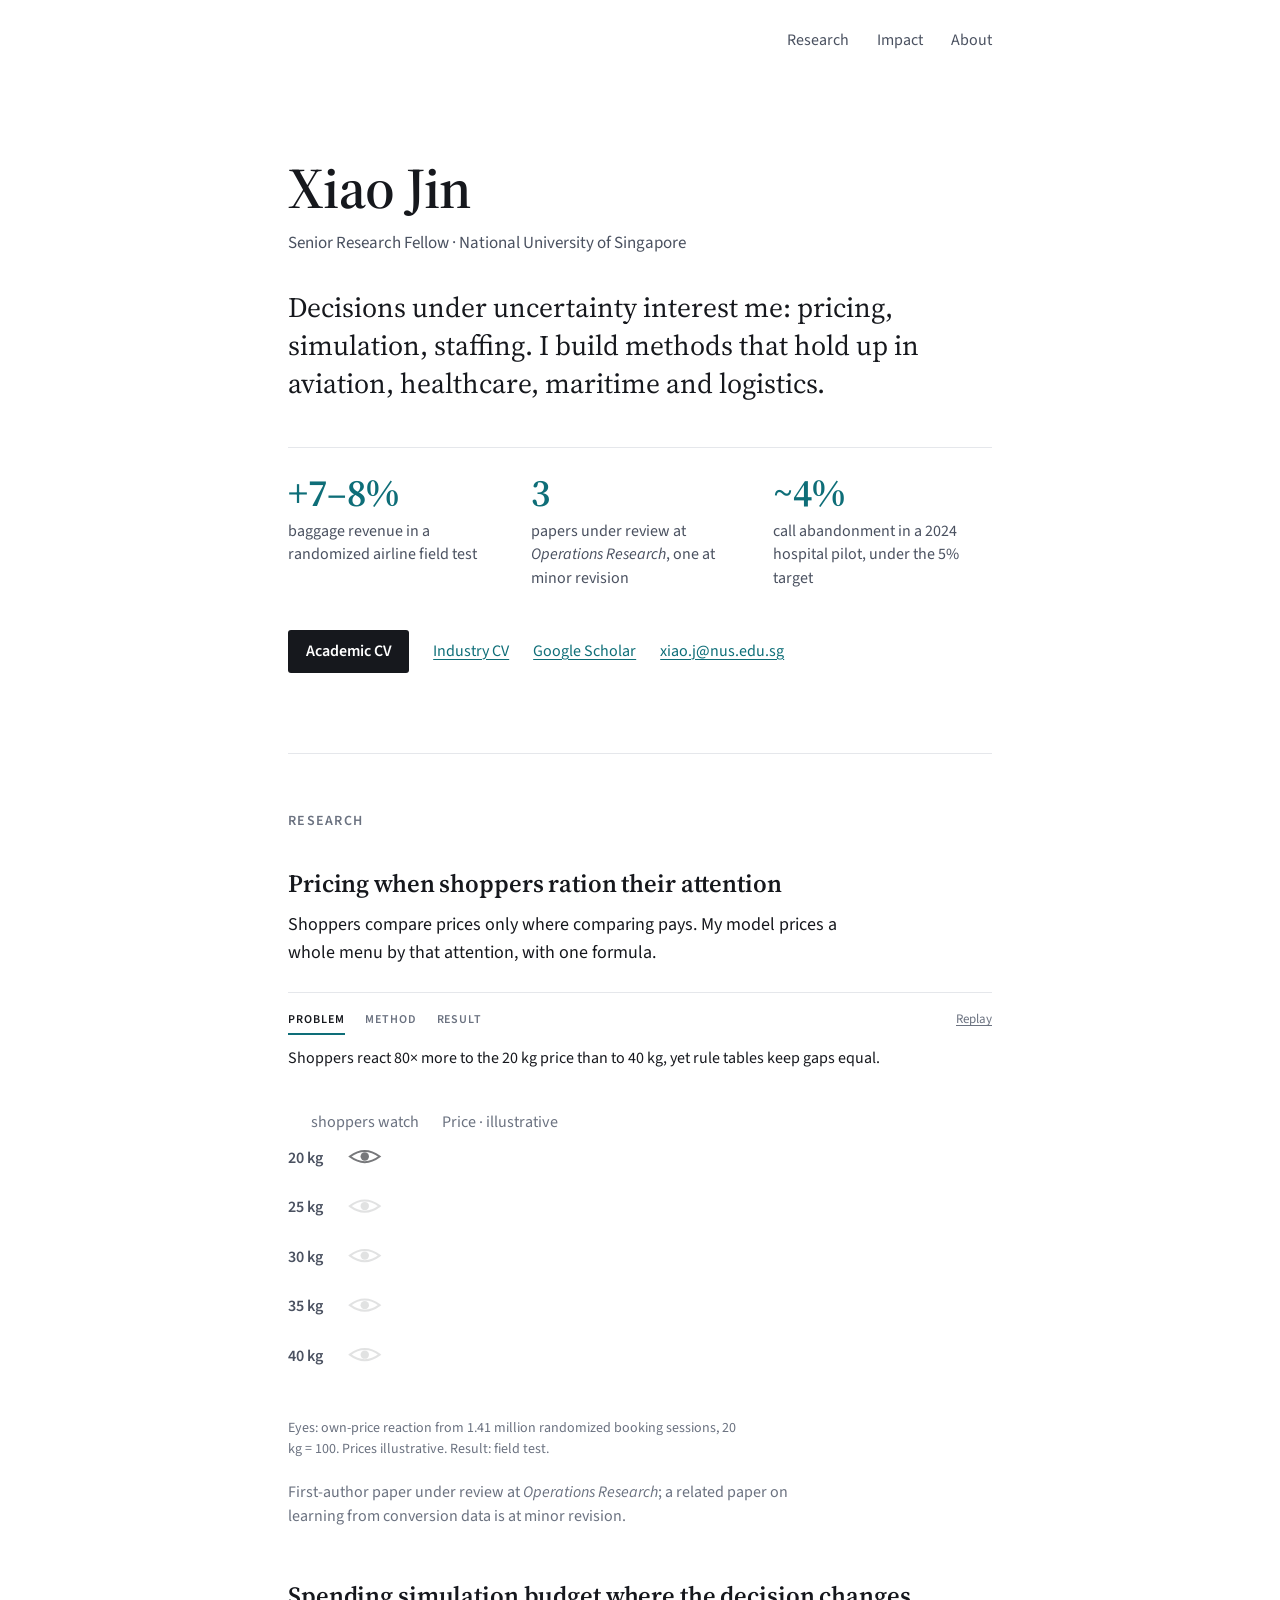
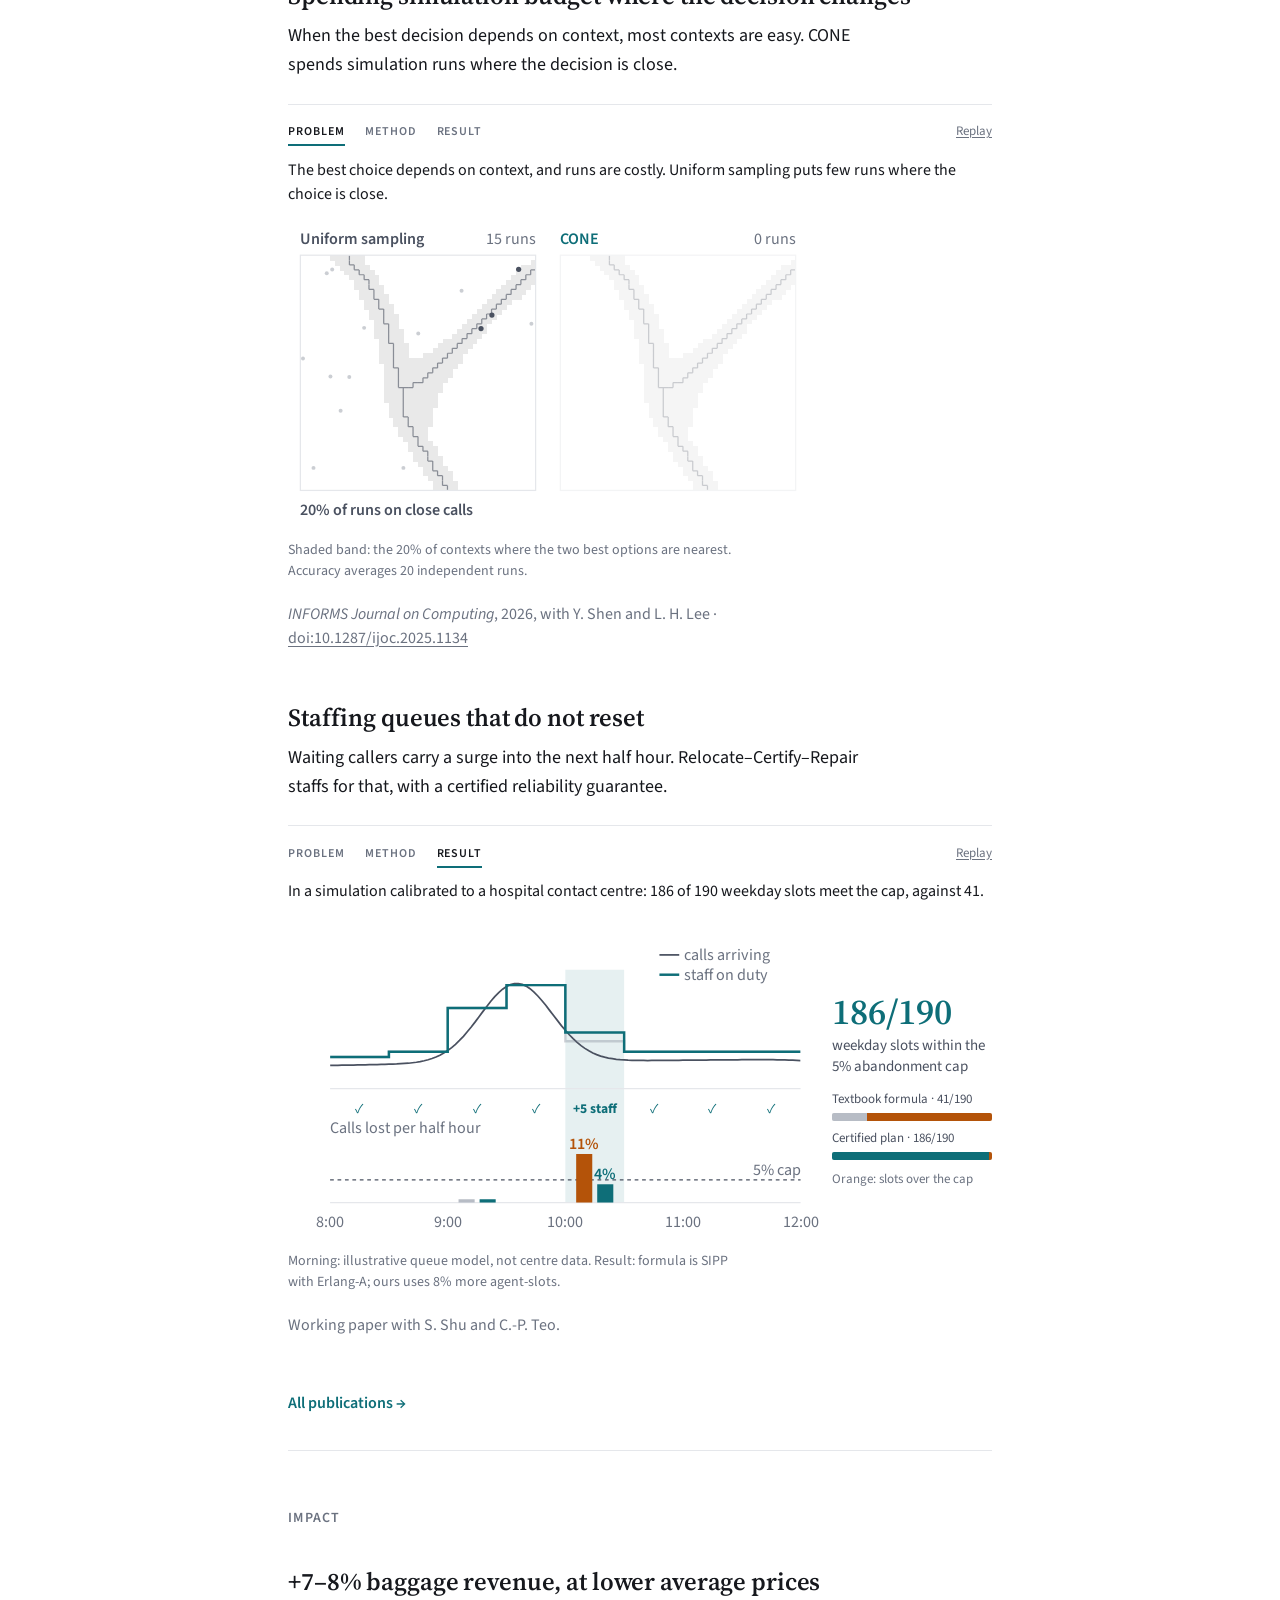
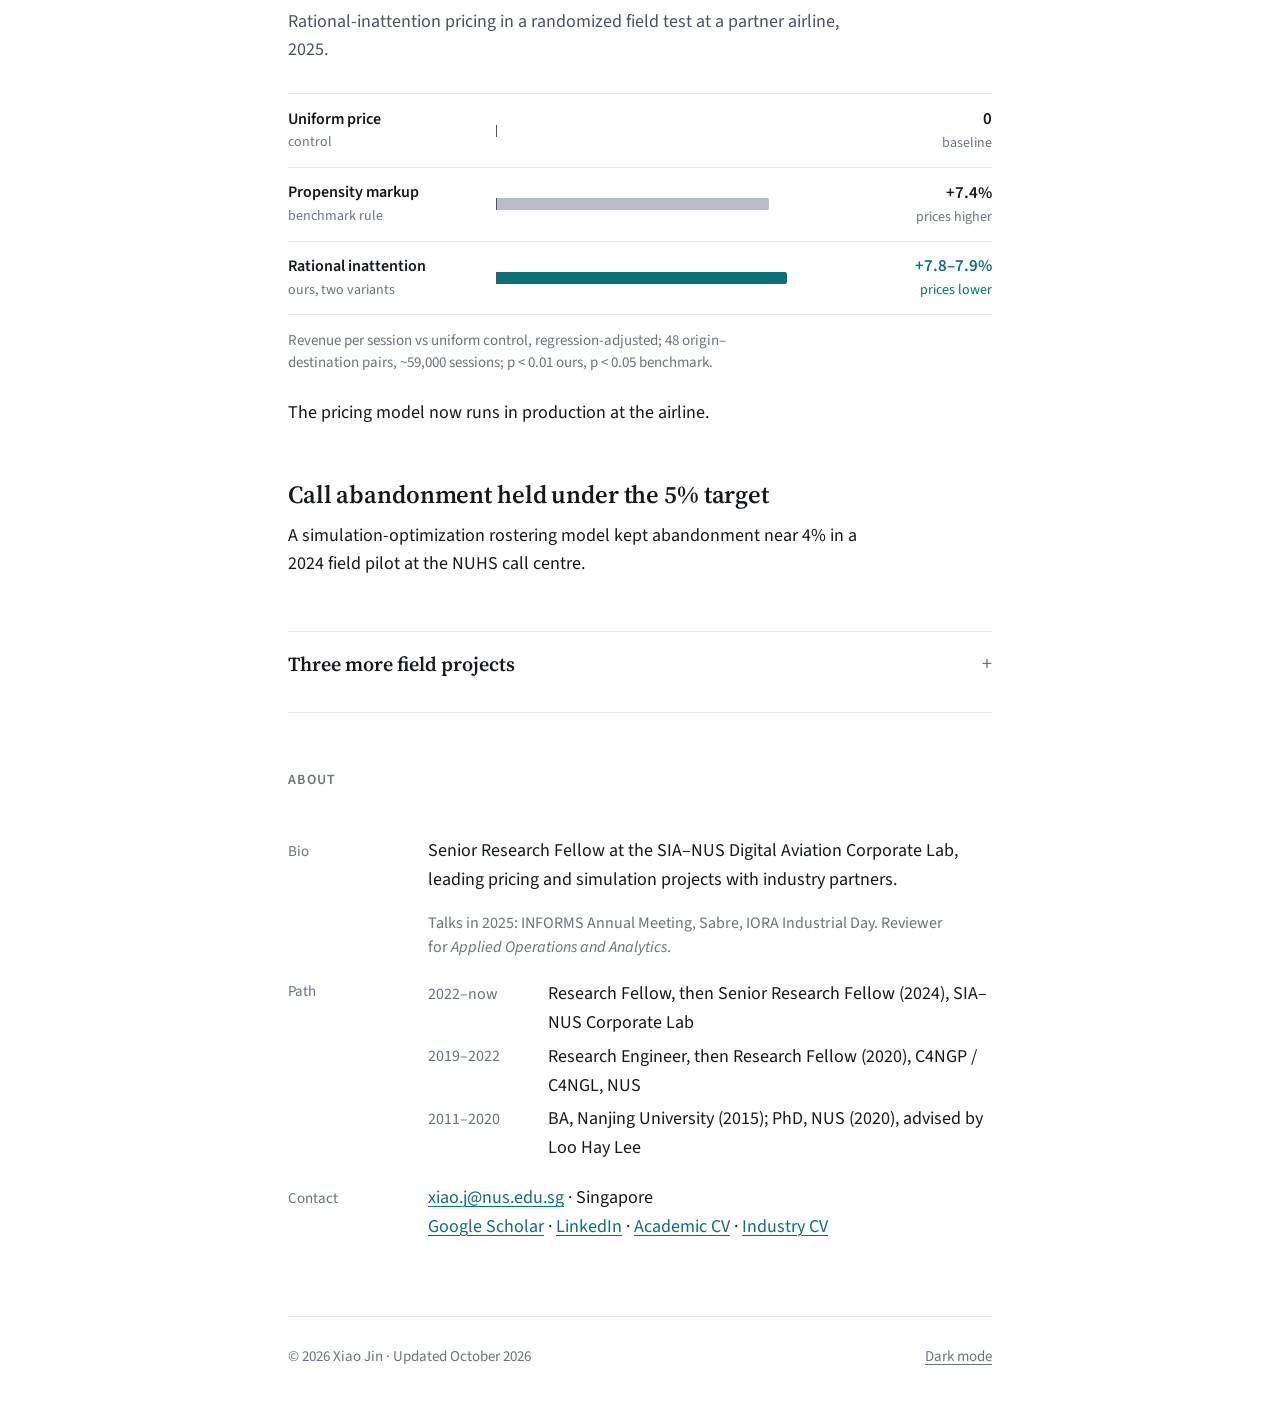
==== commit 16149fbb: "State the call-centre result as the 2024 field pilot showed it The hero, Impact section, preview car" ====
--- a/index.html
+++ b/index.html
@@ -55,7 +55,7 @@
       <ul class="proof">
         <li><a href="#airline"><b>+7–8%</b><span>baggage revenue in a randomized airline field test</span></a></li>
         <li><a href="#research"><b>3</b><span>papers under review at <i>Operations Research</i>, one at minor revision</span></a></li>
-        <li><a href="#callcentre"><b>6% → 4%</b><span>call abandonment at a hospital call centre</span></a></li>
+        <li><a href="#callcentre"><b>~4%</b><span>call abandonment in a 2024 hospital pilot, under the 5% target</span></a></li>
       </ul>
 
       <div class="actions">
@@ -170,8 +170,8 @@
       </article>
 
       <article id="callcentre">
-        <h3>Call abandonment cut from 6%&nbsp;to&nbsp;4%</h3>
-        <p>A simulation-optimization rostering model for the NUHS call centre. Planners use it every month to set staff rosters.</p>
+        <h3>Call abandonment held under the 5% target</h3>
+        <p>A simulation-optimization rostering model kept abandonment near 4% in a 2024 field pilot at the NUHS call centre.</p>
       </article>
 
       <details class="more-projects">
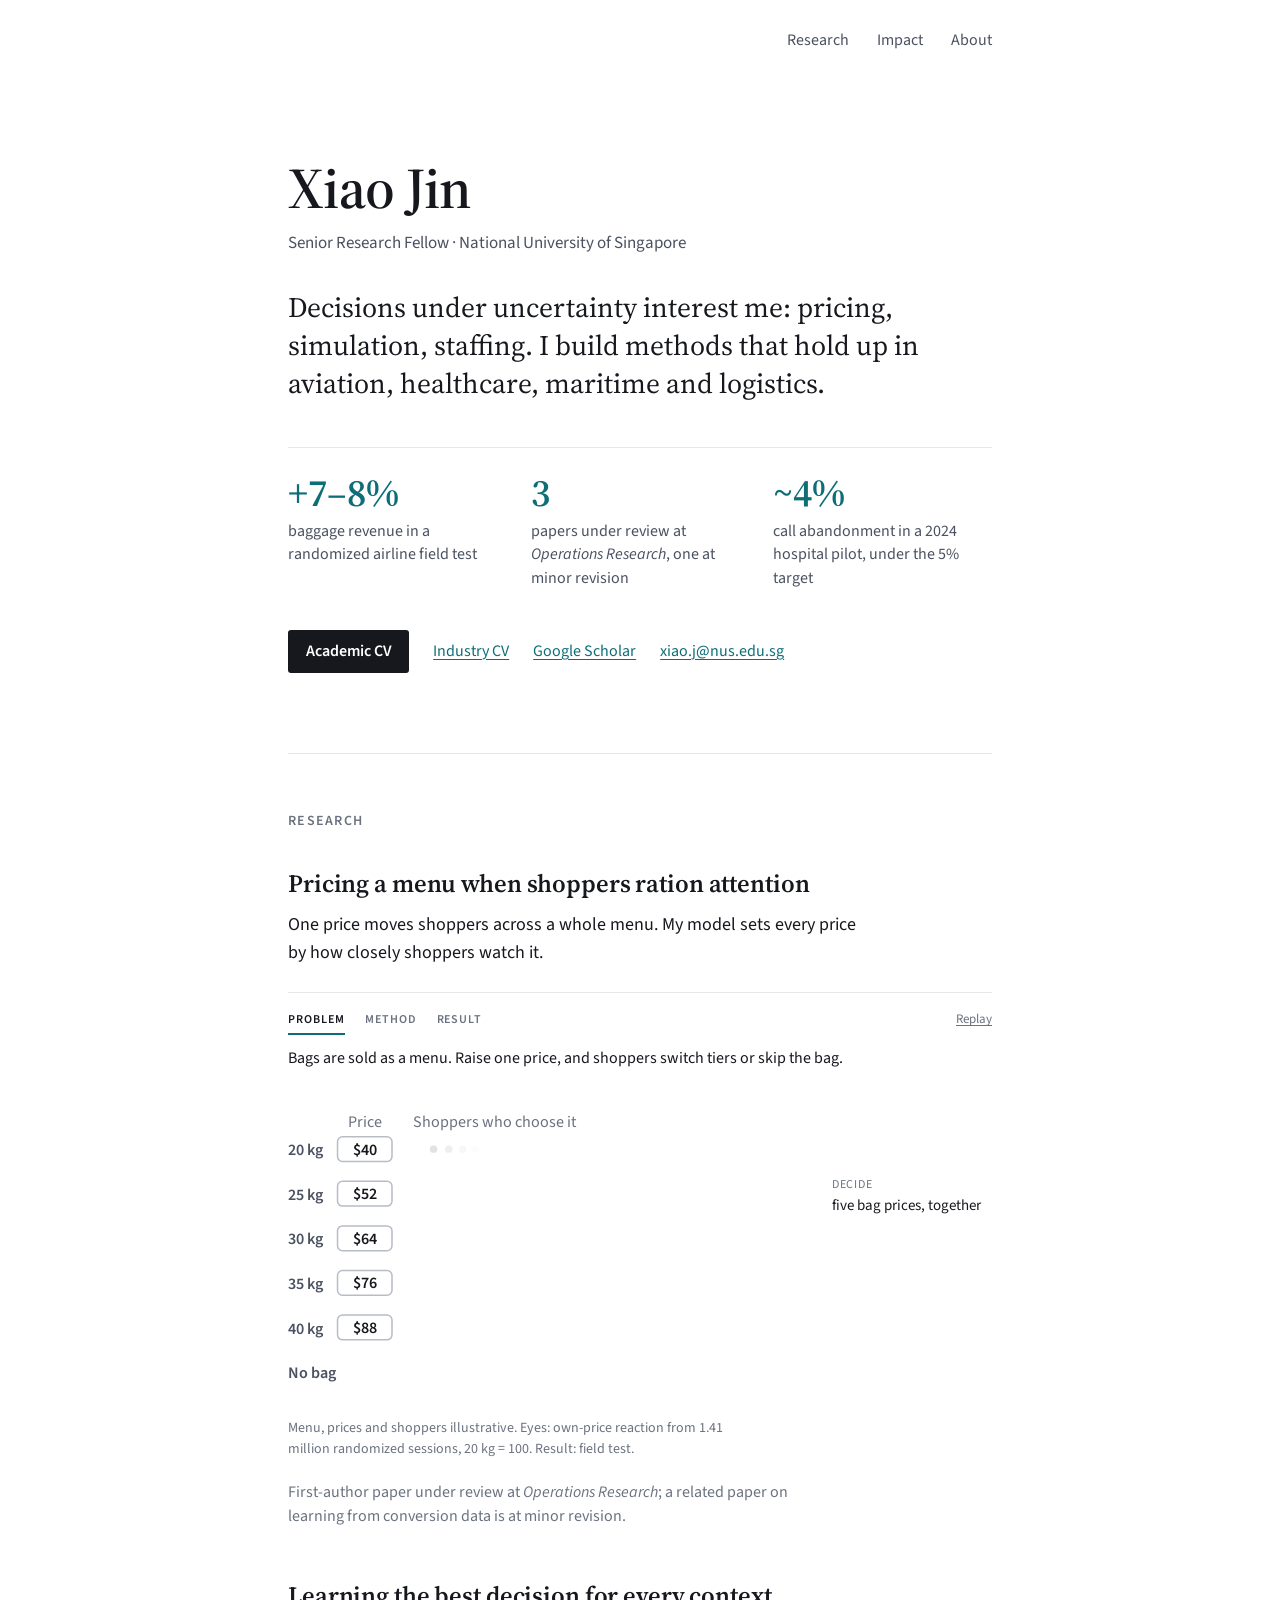
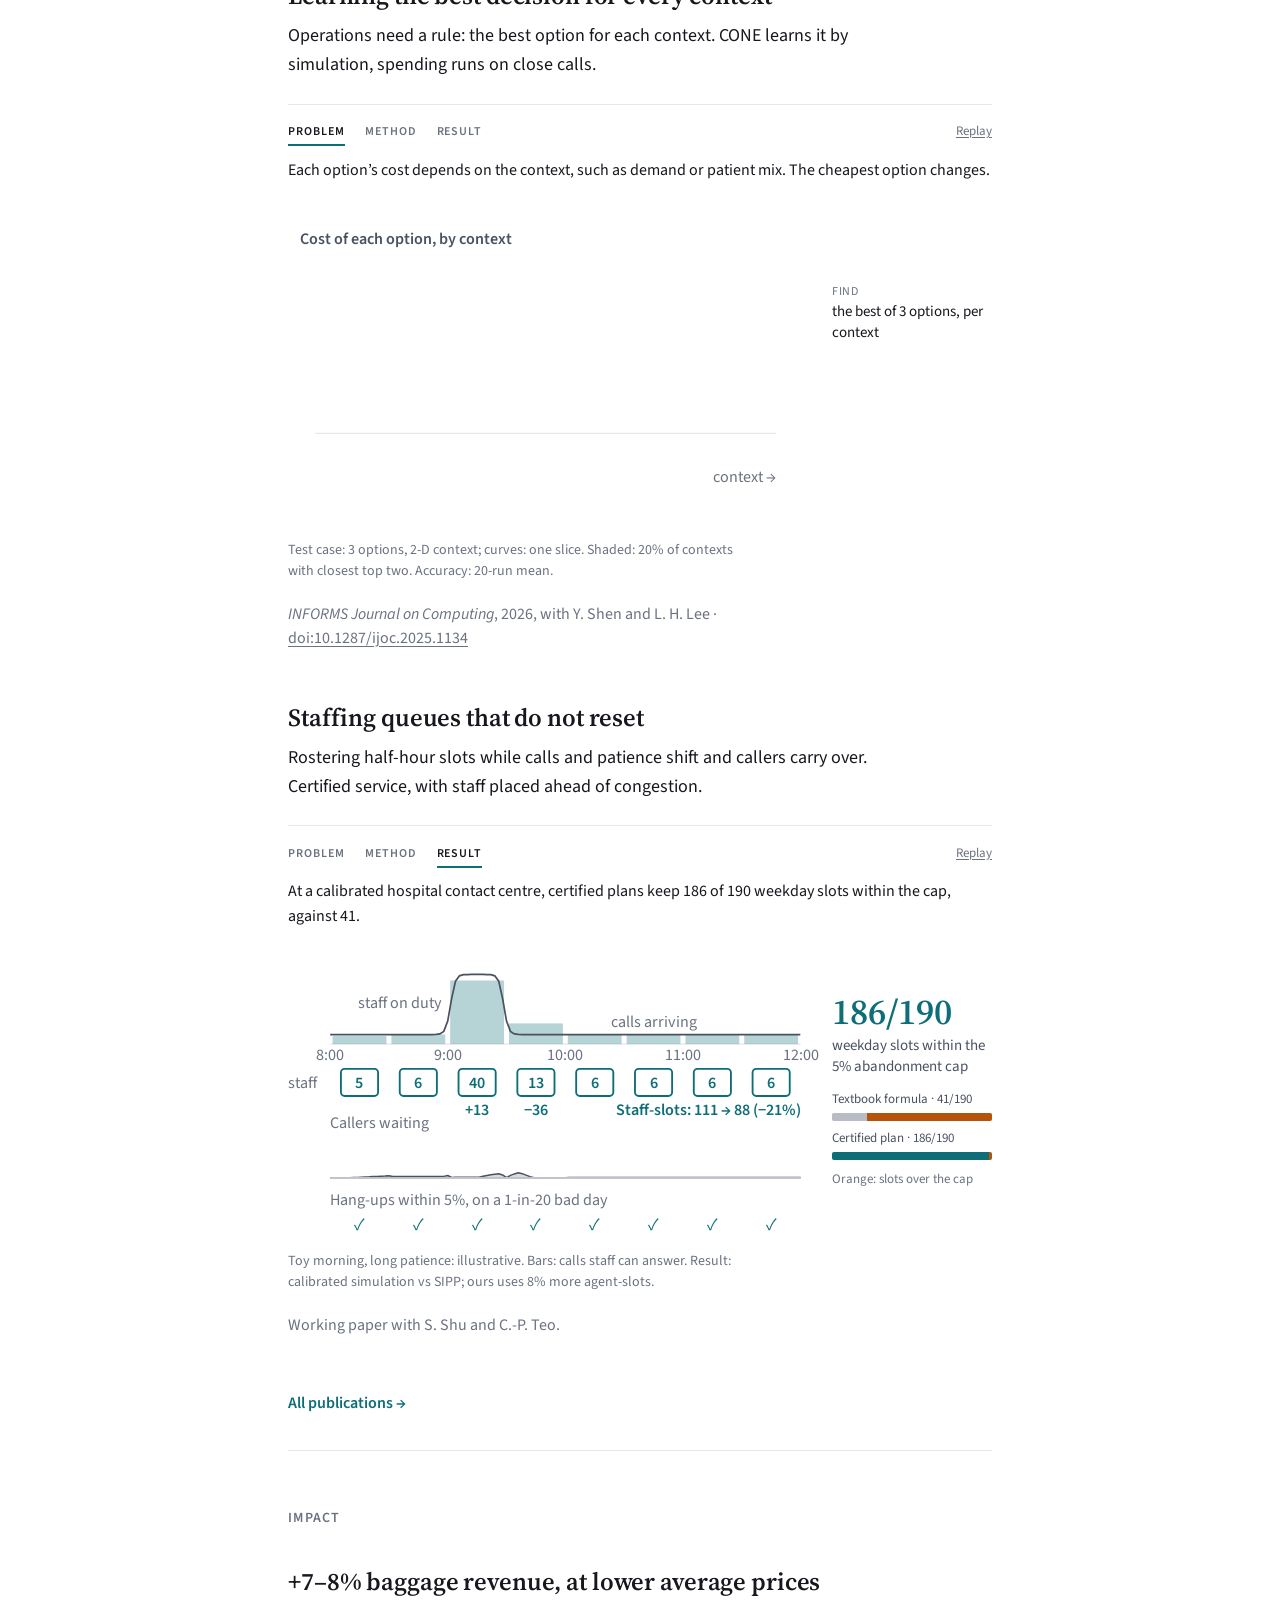
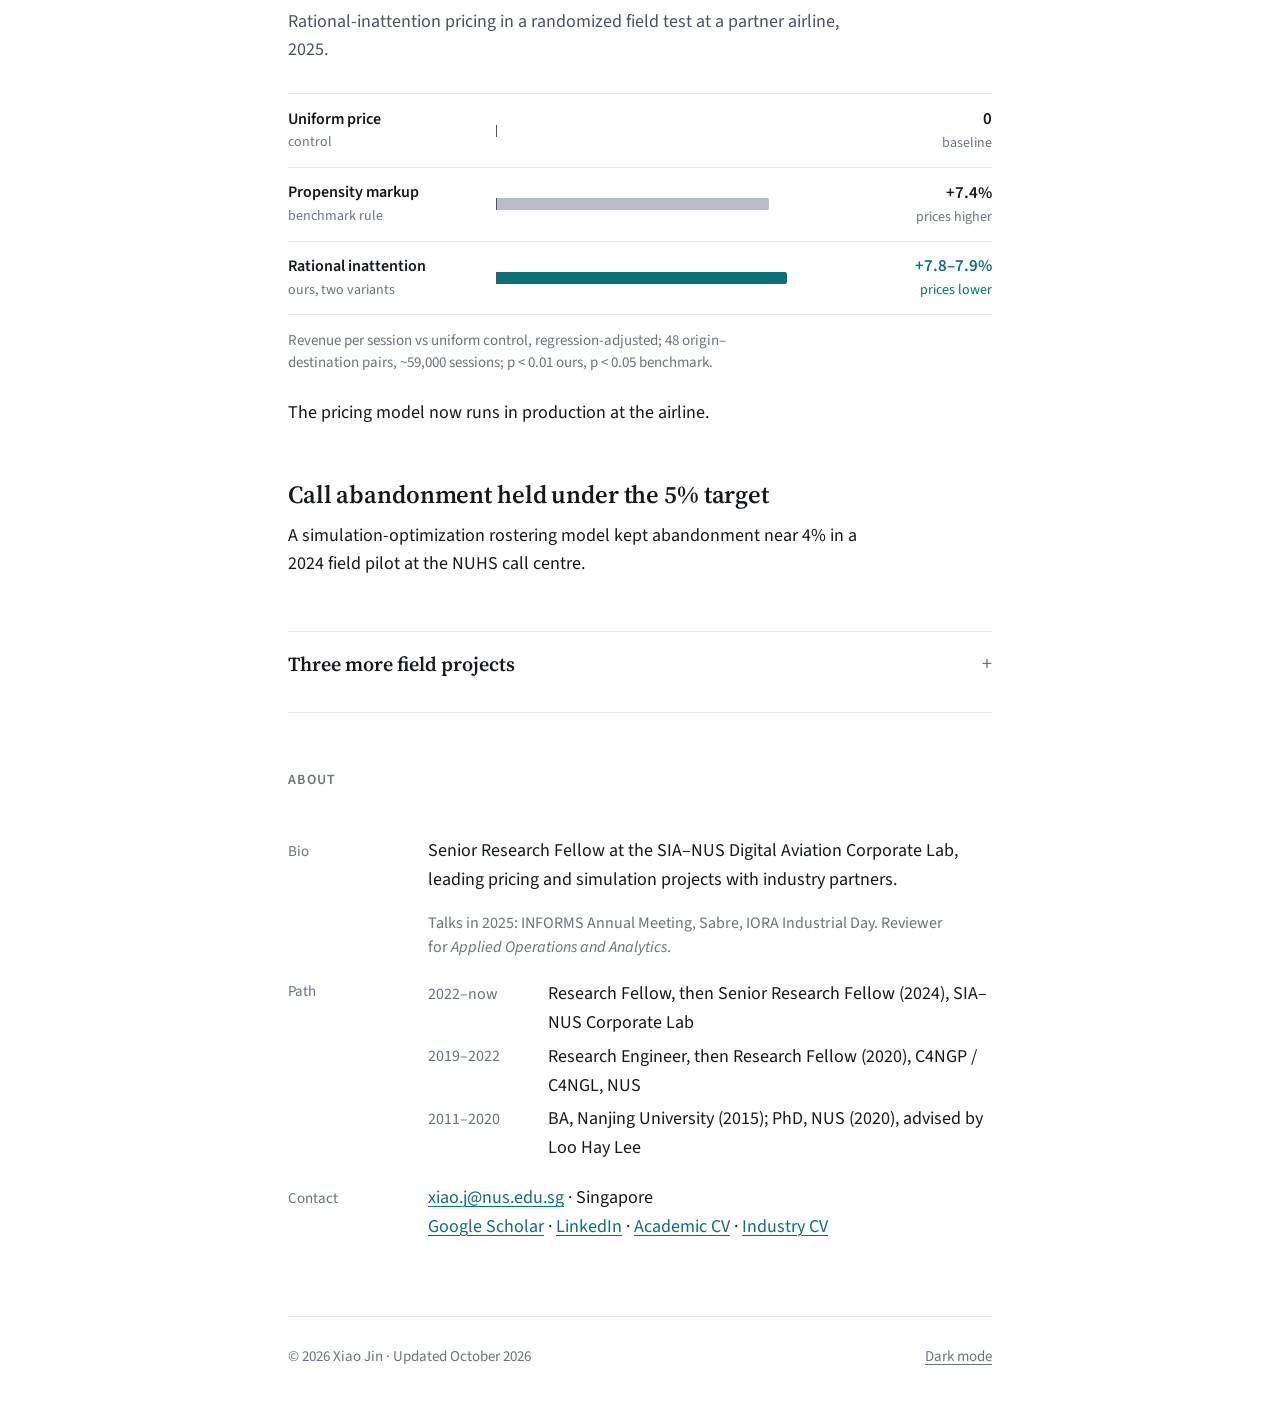
==== commit 07028208: "Explain each research problem with its own scene Pricing shows bags sold as a menu, where one price " ====
--- a/index.html
+++ b/index.html
@@ -31,7 +31,7 @@
 <link rel="preconnect" href="https://fonts.googleapis.com">
 <link rel="preconnect" href="https://fonts.gstatic.com" crossorigin>
 <link href="https://fonts.googleapis.com/css2?family=Source+Sans+3:ital,wght@0,400;0,600;1,400&family=Source+Serif+4:opsz,wght@8..60,400;8..60,600&display=swap" rel="stylesheet">
-<link rel="stylesheet" href="site.css?v=2">
+<link rel="stylesheet" href="site.css?v=6">
 </head>
 <body>
 <a class="skip" href="#main">Skip to content</a>
@@ -71,8 +71,8 @@
       <h2 id="research-h">Research</h2>
 
       <article id="attention">
-        <h3>Pricing when shoppers ration their attention</h3>
-        <p>Shoppers compare prices only where comparing pays. My model prices a whole menu by that attention, with one formula.</p>
+        <h3>Pricing a menu when shoppers ration attention</h3>
+        <p>One price moves shoppers across a whole menu. My model sets every price by how closely shoppers watch it.</p>
         <figure class="anim" data-anim="ri">
           <div class="anim-top">
             <ol class="acts" aria-label="Steps of the animation">
@@ -84,17 +84,17 @@
           </div>
           <p class="anim-cap" aria-live="polite"></p>
           <div class="anim-body">
-            <svg class="anim-main" viewBox="0 0 420 236" role="img" aria-label="A menu of five checked-baggage tiers from 20 to 40 kilograms. Shoppers watch the 20 kilogram price closely and barely look at the others: they react to it about 80 times more strongly than to 40 kilograms. A rule table keeps equal price gaps. Our model adds an attention markup that is small for the watched tier and large for the others, so the 20 kilogram price falls and the heaviest tier rises. In a randomized field test this raised baggage revenue 7.8 percent while the average price fell."></svg>
+            <svg class="anim-main" viewBox="0 0 420 236" role="img" aria-label="Problem: checked bags are sold as a menu of five weight tiers, 20 to 40 kilograms, plus no bag. When the 20 kilogram price rises, some shoppers switch to another tier and more skip the bag, so all five prices must be set together. Method: shoppers watch the 20 kilogram price closely and barely look at the others, reacting to it about 80 times more strongly than to 40 kilograms. A rule table keeps equal price gaps; our model adds an attention markup that is small for the watched tier and large for the others, so the 20 kilogram price falls and the heaviest tier rises. Result: in a randomized field test baggage revenue rose 7.8 percent while the average price fell."></svg>
             <div class="anim-result"></div>
           </div>
-          <figcaption>Eyes: own-price reaction from 1.41 million randomized booking sessions, 20 kg = 100. Prices illustrative. Result: field test.</figcaption>
+          <figcaption>Menu, prices and shoppers illustrative. Eyes: own-price reaction from 1.41 million randomized sessions, 20 kg = 100. Result: field test.</figcaption>
         </figure>
         <p class="cite">First-author paper under review at <i>Operations Research</i>; a related paper on learning from conversion data is at minor revision.</p>
       </article>
 
       <article id="cone">
-        <h3>Spending simulation budget where the decision changes</h3>
-        <p>When the best decision depends on context, most contexts are easy. CONE spends simulation runs where the decision is close.</p>
+        <h3>Learning the best decision for every context</h3>
+        <p>Operations need a rule: the best option for each context. CONE learns it by simulation, spending runs on close calls.</p>
         <figure class="anim" data-anim="cone">
           <div class="anim-top">
             <ol class="acts" aria-label="Steps of the animation">
@@ -106,17 +106,17 @@
           </div>
           <p class="anim-cap" aria-live="polite"></p>
           <div class="anim-body">
-            <svg class="anim-main" viewBox="0 0 420 244" role="img" aria-label="Two squares show the same two-dimensional context space with a shaded band where the two best decisions are nearly tied. Uniform sampling puts 22 percent of its 700 runs in that band; CONE puts 35 percent there. Averaged over 20 runs, CONE reaches 90 percent correct decisions after about 150 runs, against about 240 for uniform sampling."></svg>
+            <svg class="anim-main" viewBox="0 0 420 244" role="img" aria-label="Problem: three options whose cost changes with the context, drawn as curves along one slice of contexts. The lowest curve gives the rule, the cheapest option at each context: A, then C, then B. Costs are seen only through noisy simulation runs, and near the crossings the best option is a close call. With two context features the rule is a map, and close calls line its borders. Method: uniform sampling and CONE each spend 700 runs; uniform puts 22 percent of them on close calls, CONE 35 percent. Result: averaged over 20 runs, CONE reaches 90 percent correct decisions after about 150 runs, against about 240 for uniform sampling."></svg>
             <div class="anim-result"></div>
           </div>
-          <figcaption>Shaded band: the 20% of contexts where the two best options are nearest. Accuracy averages 20 independent runs.</figcaption>
+          <figcaption>Test case: 3 options, 2-D context; curves: one slice. Shaded: 20% of contexts with closest top two. Accuracy: 20-run mean.</figcaption>
         </figure>
         <p class="cite"><i>INFORMS Journal on Computing</i>, 2026, with Y. Shen and L. H. Lee · <a href="https://doi.org/10.1287/ijoc.2025.1134">doi:10.1287/ijoc.2025.1134</a></p>
       </article>
 
       <article id="staffing">
         <h3>Staffing queues that do not reset</h3>
-        <p>Waiting callers carry a surge into the next half hour. Relocate–Certify–Repair staffs for that, with a certified reliability guarantee.</p>
+        <p>Rostering half-hour slots while calls and patience shift and callers carry over. Certified service, with staff placed ahead of congestion.</p>
         <figure class="anim" data-anim="staff">
           <div class="anim-top">
             <ol class="acts" aria-label="Steps of the animation">
@@ -128,10 +128,10 @@
           </div>
           <p class="anim-cap" aria-live="polite"></p>
           <div class="anim-body">
-            <svg class="anim-main" viewBox="0 0 420 236" role="img" aria-label="A morning in a call centre, 8:00 to 12:00. After a morning surge, waiting callers spill into the next half hour, and a roster sized half hour by half hour loses 11 percent of calls in the half hour after the surge. The certified plan adds five agents to that half hour only and meets the 5 percent cap. In a simulation calibrated to a hospital contact centre, the certified plan meets the cap in 186 of 190 weekday slots, against 41 for the textbook formula."></svg>
+            <svg class="anim-main" viewBox="0 0 420 236" role="img" aria-label="Problem: a call-centre morning, 8:00 to 12:00, split into eight half-hour slots, each needing a staffing level. Calls surge at 9:00 while patience drops, callers still waiting at the end of a slot carry into the next, and every slot must keep hang-ups under 5 percent. Method, in three steps, with staff drawn as bars against incoming calls and the waiting line below. First, a textbook plan that sizes each slot as if it starts empty puts 26 staff at 9:00, below the surge; a backlog builds and carries over, and hang-ups on a bad day reach 54 percent at 9:30. Second, certificates test the slots in order with the callers each inherits and add staff until each passes: 9:30 inherits 49 waiting callers and needs 49 staff, 111 staff-slots in all. Third, staffing ahead puts 13 more at 9:00 so staff keep pace with the surge, no backlog forms, and 9:30 needs 36 fewer: every slot still certified, with 21 percent fewer staff-slots. Result: at a calibrated hospital contact centre, certified plans keep 186 of 190 weekday slots within the cap, against 41 for the textbook formula."></svg>
             <div class="anim-result"></div>
           </div>
-          <figcaption>Morning: illustrative queue model, not centre data. Result: formula is SIPP with Erlang-A; ours uses 8% more agent-slots.</figcaption>
+          <figcaption>Toy morning, long patience: illustrative. Bars: calls staff can answer. Result: calibrated simulation vs SIPP; ours uses 8% more agent-slots.</figcaption>
         </figure>
         <p class="cite">Working paper with S. Shu and C.-P. Teo.</p>
       </article>
@@ -224,7 +224,7 @@
 </div>
 
 <script src="site.js?v=4"></script>
-<script src="anim-data.js?v=2"></script>
-<script src="anim.js?v=3"></script>
+<script src="anim-data.js?v=6"></script>
+<script src="anim.js?v=7"></script>
 </body>
 </html>
--- a/site.css
+++ b/site.css
@@ -168,6 +168,43 @@
 .anim .tick{font-size:11px;fill:var(--accent)}
 .anim .tick.add{font-weight:700}
 .anim .cursor{stroke:var(--ink);stroke-opacity:.45}
+/* problem acts */
+.anim .ptag{fill:var(--bg);stroke:var(--bar);stroke-width:1.2}
+.anim .ptag.hot{stroke:var(--ink);stroke-width:2}
+.anim .ptag-t{font-size:13px;font-weight:600;fill:var(--ink)}
+.anim .up{font-size:14px;font-weight:700;fill:var(--ink)}
+.anim .shop{fill:var(--bar)}
+.anim .shop.mv{fill:var(--ink)}
+.anim .opt0{fill:var(--ink);opacity:.04}
+.anim .opt1{fill:var(--ink);opacity:.11}
+.anim .opt2{fill:var(--ink);opacity:.19}
+.anim .cv{fill:none;stroke:var(--ink-2);stroke-width:1.5;stroke-linejoin:round}
+.anim .env{fill:none;stroke:var(--ink);stroke-width:3.2;stroke-linejoin:round;stroke-linecap:round}
+.anim .run{fill:var(--ink)}
+.anim .slice{stroke:var(--ink);stroke-width:2}
+.anim .reg-l{font-family:var(--serif);font-size:22px;font-weight:600;fill:var(--ink-2)}
+.anim .ln-p{fill:none;stroke:var(--ink-2);stroke-width:1.4;stroke-dasharray:4 3}
+.anim .slot{fill:var(--bg);stroke:var(--bar)}
+.anim .qm{font-size:14px;font-weight:600;fill:var(--ink-2)}
+.anim .carry{fill:var(--ink-2)}
+.anim .slot.ours{stroke:var(--accent);stroke-width:1.5}
+.anim .nb{font-size:13px;font-weight:600;fill:var(--ink-2);font-variant-numeric:tabular-nums}
+.anim .nb.ours{fill:var(--accent)}
+.anim .tick.gray{fill:var(--muted)}
+.anim .tick.bad{fill:var(--warn);font-weight:700}
+.anim text.tick{font-size:14px}
+.anim .in-bar{font-size:10px;font-weight:700;fill:var(--bg)}
+.anim .sb{fill:var(--bar);opacity:.7}
+.anim .sb.ours{fill:var(--accent);opacity:.3}
+.anim .q-area{fill:var(--ink-2);fill-opacity:.2;stroke:var(--ink-2);stroke-width:1.2;stroke-linejoin:round}
+.anim .pk{fill:var(--ink)}
+.anim-result{display:grid}
+.res-card,.res-main{grid-area:1 / 1}
+.res-card{margin:0;align-self:center}
+.res-card div{padding:.5rem 0;border-top:1px solid var(--rule)}
+.res-card div:first-child{border-top:0;padding-top:0}
+.res-card dt{font-size:.75rem;letter-spacing:.06em;text-transform:uppercase;color:var(--muted)}
+.res-card dd{margin:.1rem 0 0;font-size:.9375rem;line-height:1.35;color:var(--ink)}
 
 .res-big{font-family:var(--serif);font-weight:600;font-size:2.25rem;line-height:1;color:var(--accent);margin:0;
   font-variant-numeric:tabular-nums;white-space:nowrap}
@@ -239,6 +276,7 @@
   .lift-row .track{grid-column:1 / -1;grid-row:2}
   .anim-body{grid-template-columns:1fr;gap:1rem}
   .anim-result{max-width:17rem}
+  .res-card{align-self:start}
   .anim-cap{min-height:4.7em}
   .acts{gap:.9rem}
   .rows > div,.path li{grid-template-columns:1fr;gap:.1rem}
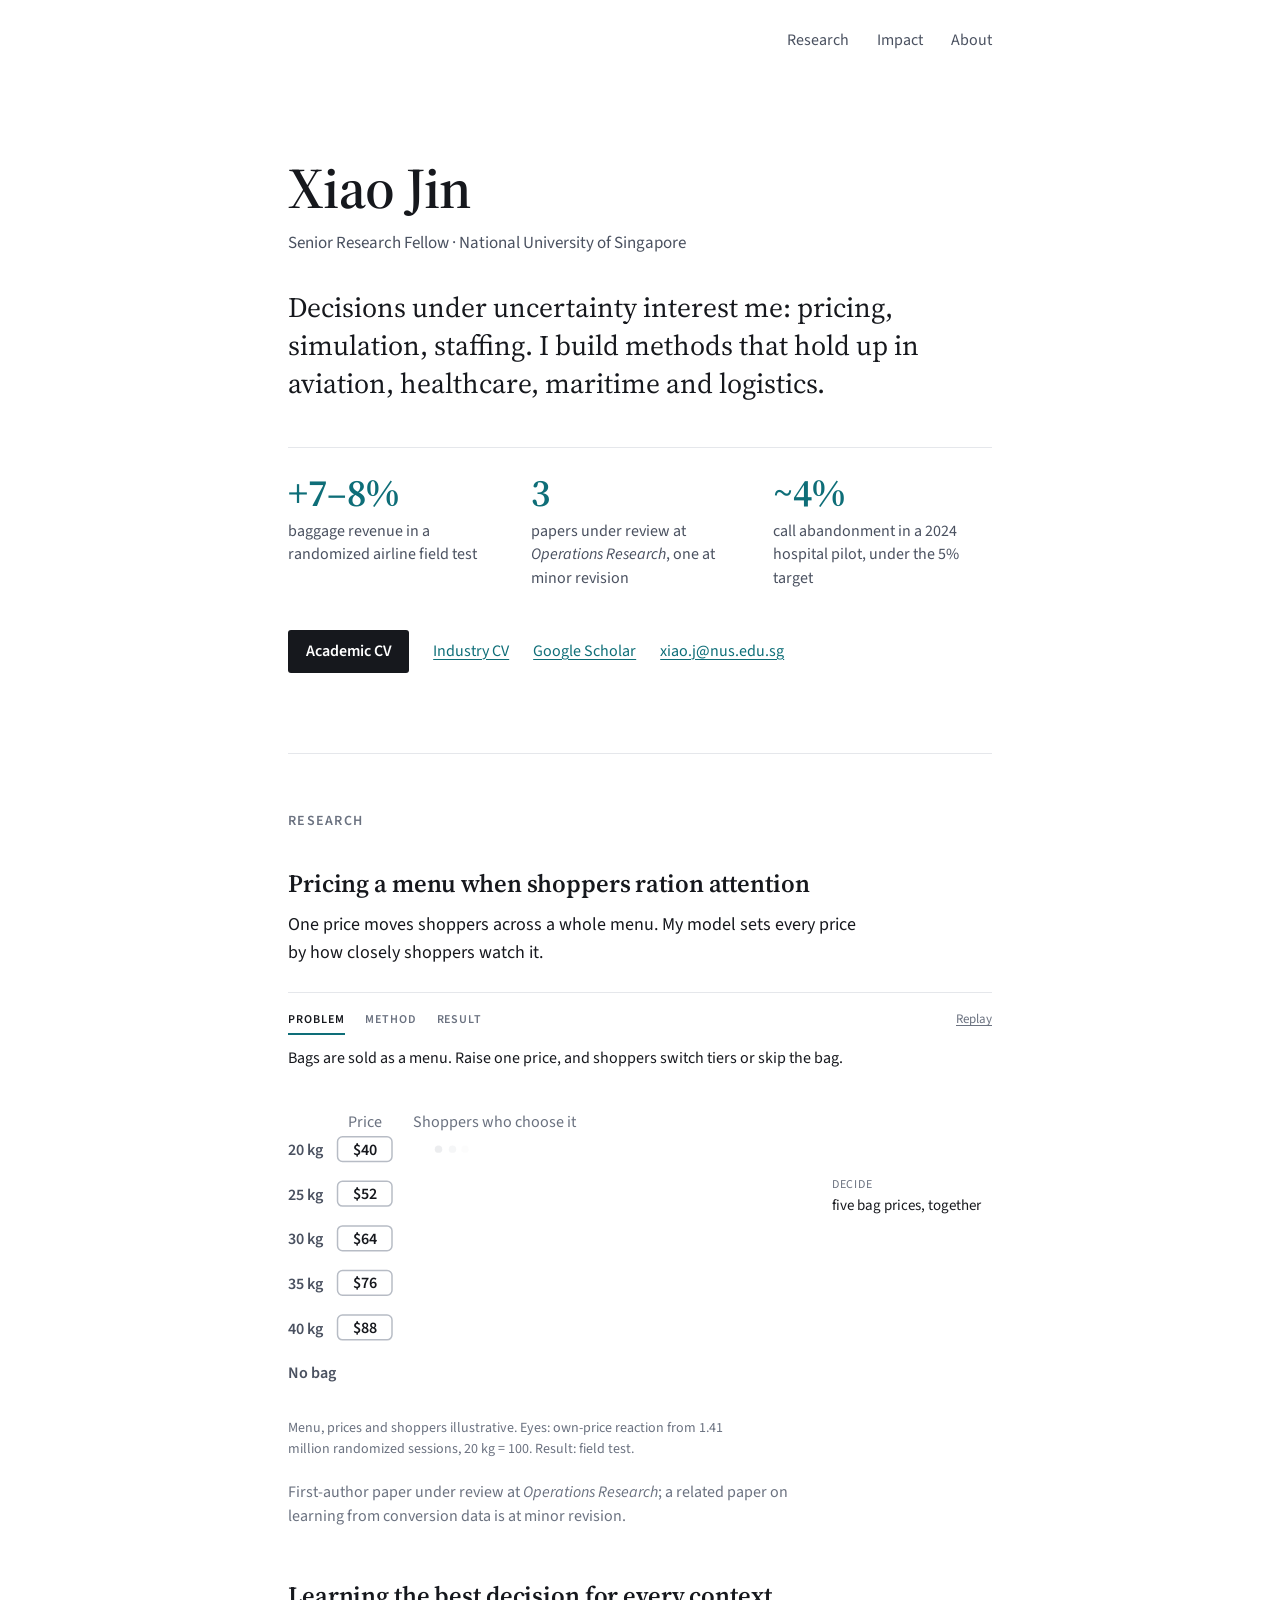
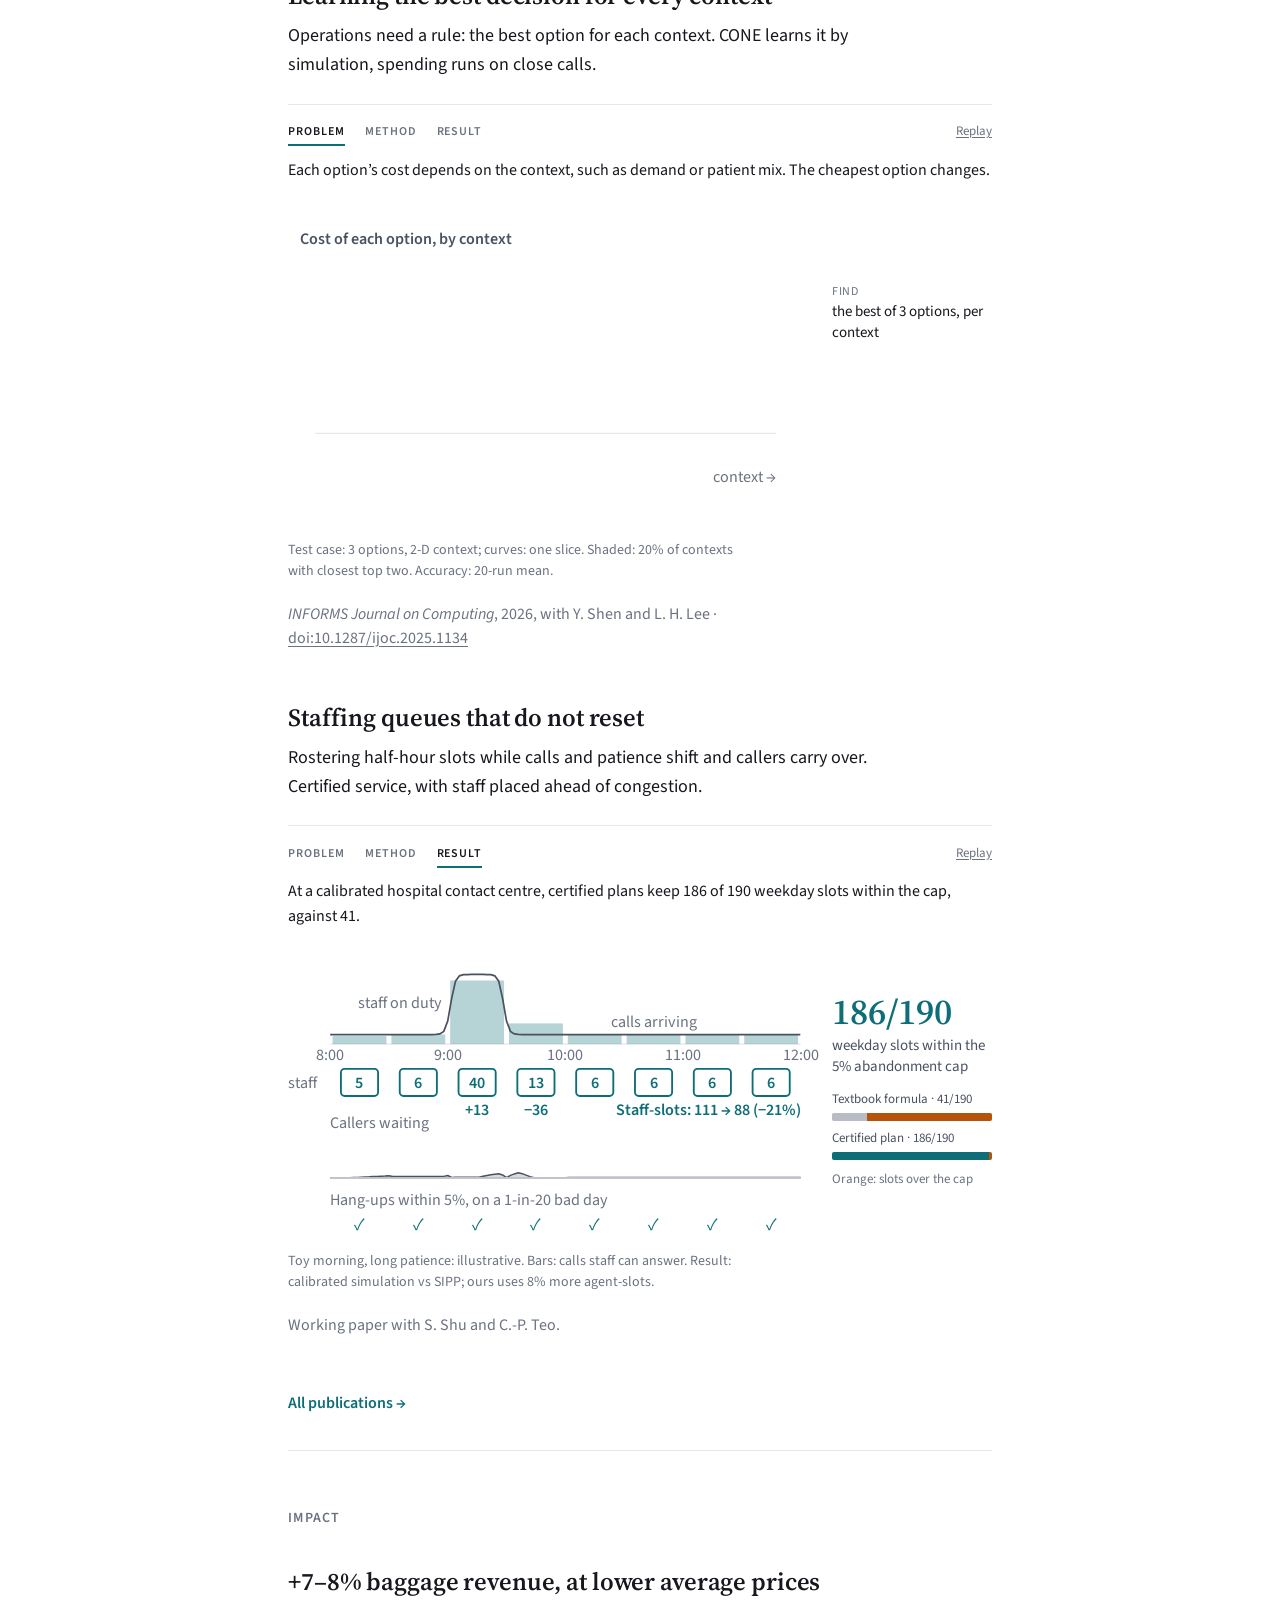
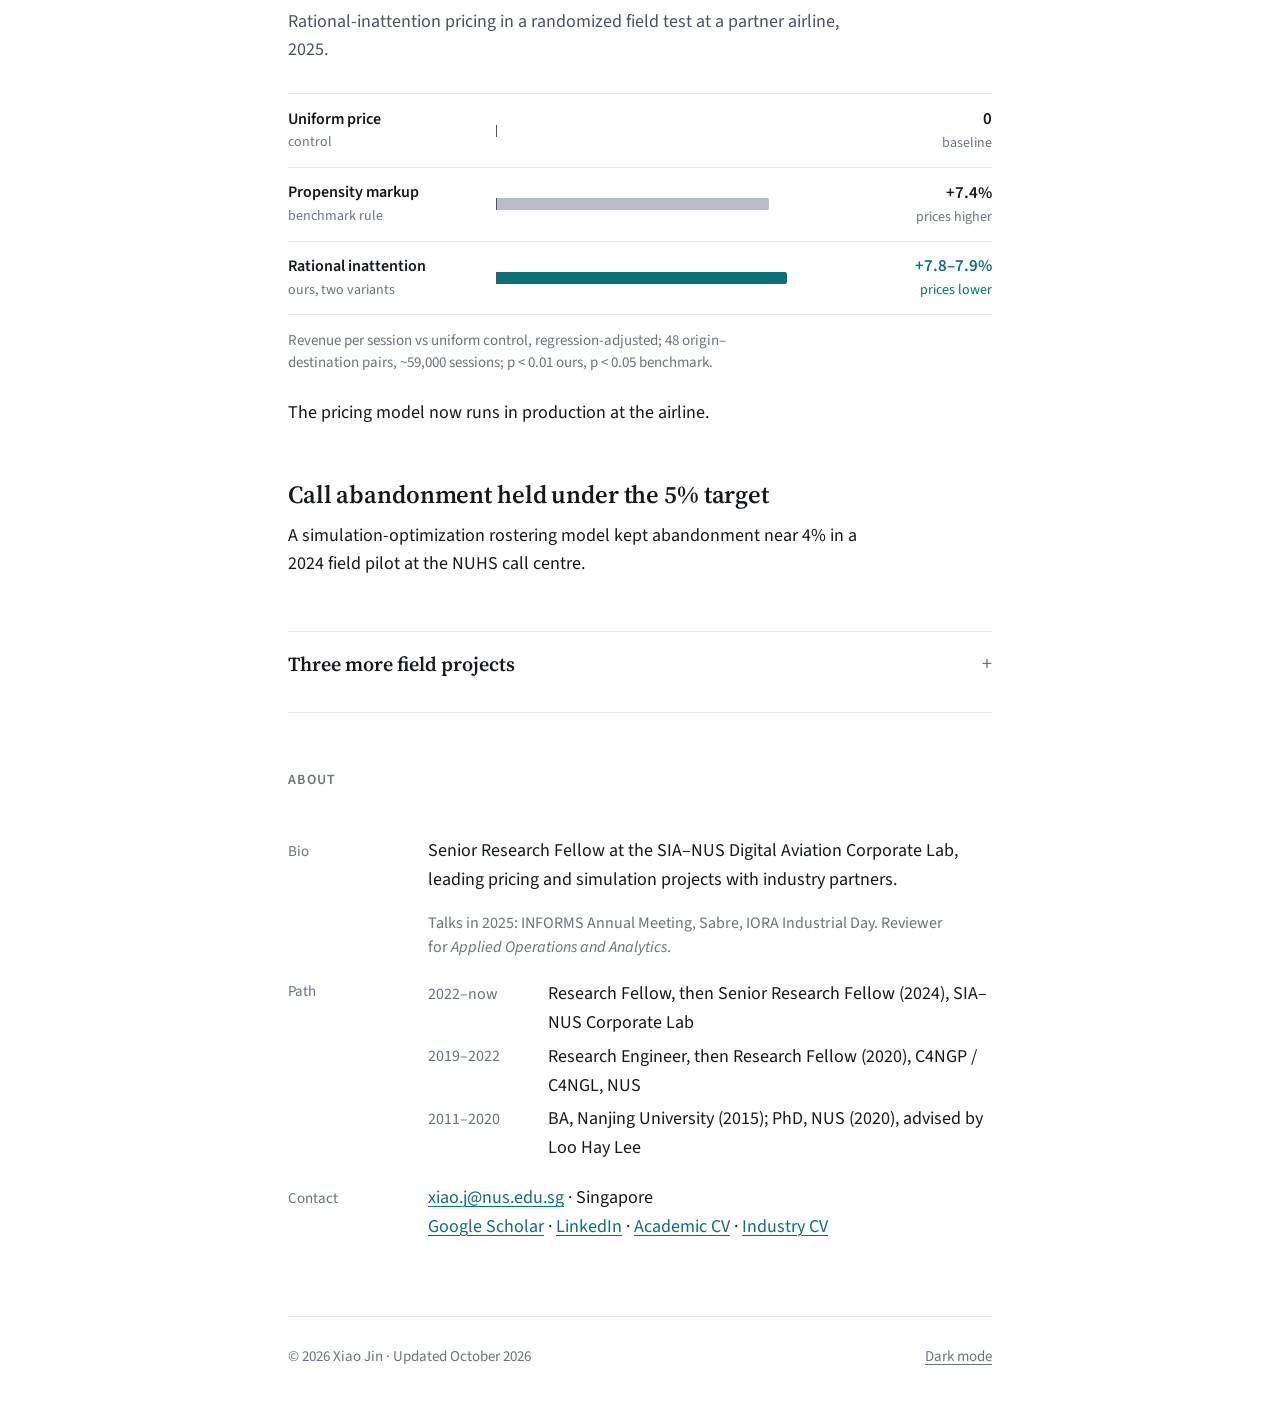
==== commit b3fb9564: "Point LinkedIn links to the new profile URL The old percent-encoded LinkedIn address now returns 404" ====
--- a/index.html
+++ b/index.html
@@ -25,7 +25,7 @@
  "alumniOf":[{"@type":"CollegeOrUniversity","name":"National University of Singapore"},{"@type":"CollegeOrUniversity","name":"Nanjing University"}],
  "knowsAbout":["Revenue management","Pricing","Simulation optimization","Operations research"],
  "url":"https://farkasle.github.io/",
- "sameAs":["https://scholar.google.com/citations?user=NffLyjoAAAAJ","https://www.linkedin.com/in/%E6%9E%AD-%E9%87%91-b54684246/"]}
+ "sameAs":["https://scholar.google.com/citations?user=NffLyjoAAAAJ","https://www.linkedin.com/in/xiao-jin-b54684246/"]}
 </script>
 <script>(function(){var d=document.documentElement;d.className+=' js';try{var t=localStorage.getItem('theme');if(t==='light'||t==='dark')d.setAttribute('data-theme',t);}catch(e){}})();</script>
 <link rel="preconnect" href="https://fonts.googleapis.com">
@@ -209,7 +209,7 @@
           <dt>Contact</dt>
           <dd>
             <p><a href="mailto:xiao.j@nus.edu.sg">xiao.j@nus.edu.sg</a> · Singapore<br>
-            <a href="https://scholar.google.com/citations?user=NffLyjoAAAAJ" rel="me noopener">Google Scholar</a> · <a href="https://www.linkedin.com/in/%E6%9E%AD-%E9%87%91-b54684246/" rel="me noopener">LinkedIn</a> · <a href="cv-academic.pdf">Academic CV</a> · <a href="cv-industry.pdf">Industry CV</a></p>
+            <a href="https://scholar.google.com/citations?user=NffLyjoAAAAJ" rel="me noopener">Google Scholar</a> · <a href="https://www.linkedin.com/in/xiao-jin-b54684246/" rel="me noopener">LinkedIn</a> · <a href="cv-academic.pdf">Academic CV</a> · <a href="cv-industry.pdf">Industry CV</a></p>
           </dd>
         </div>
       </dl>
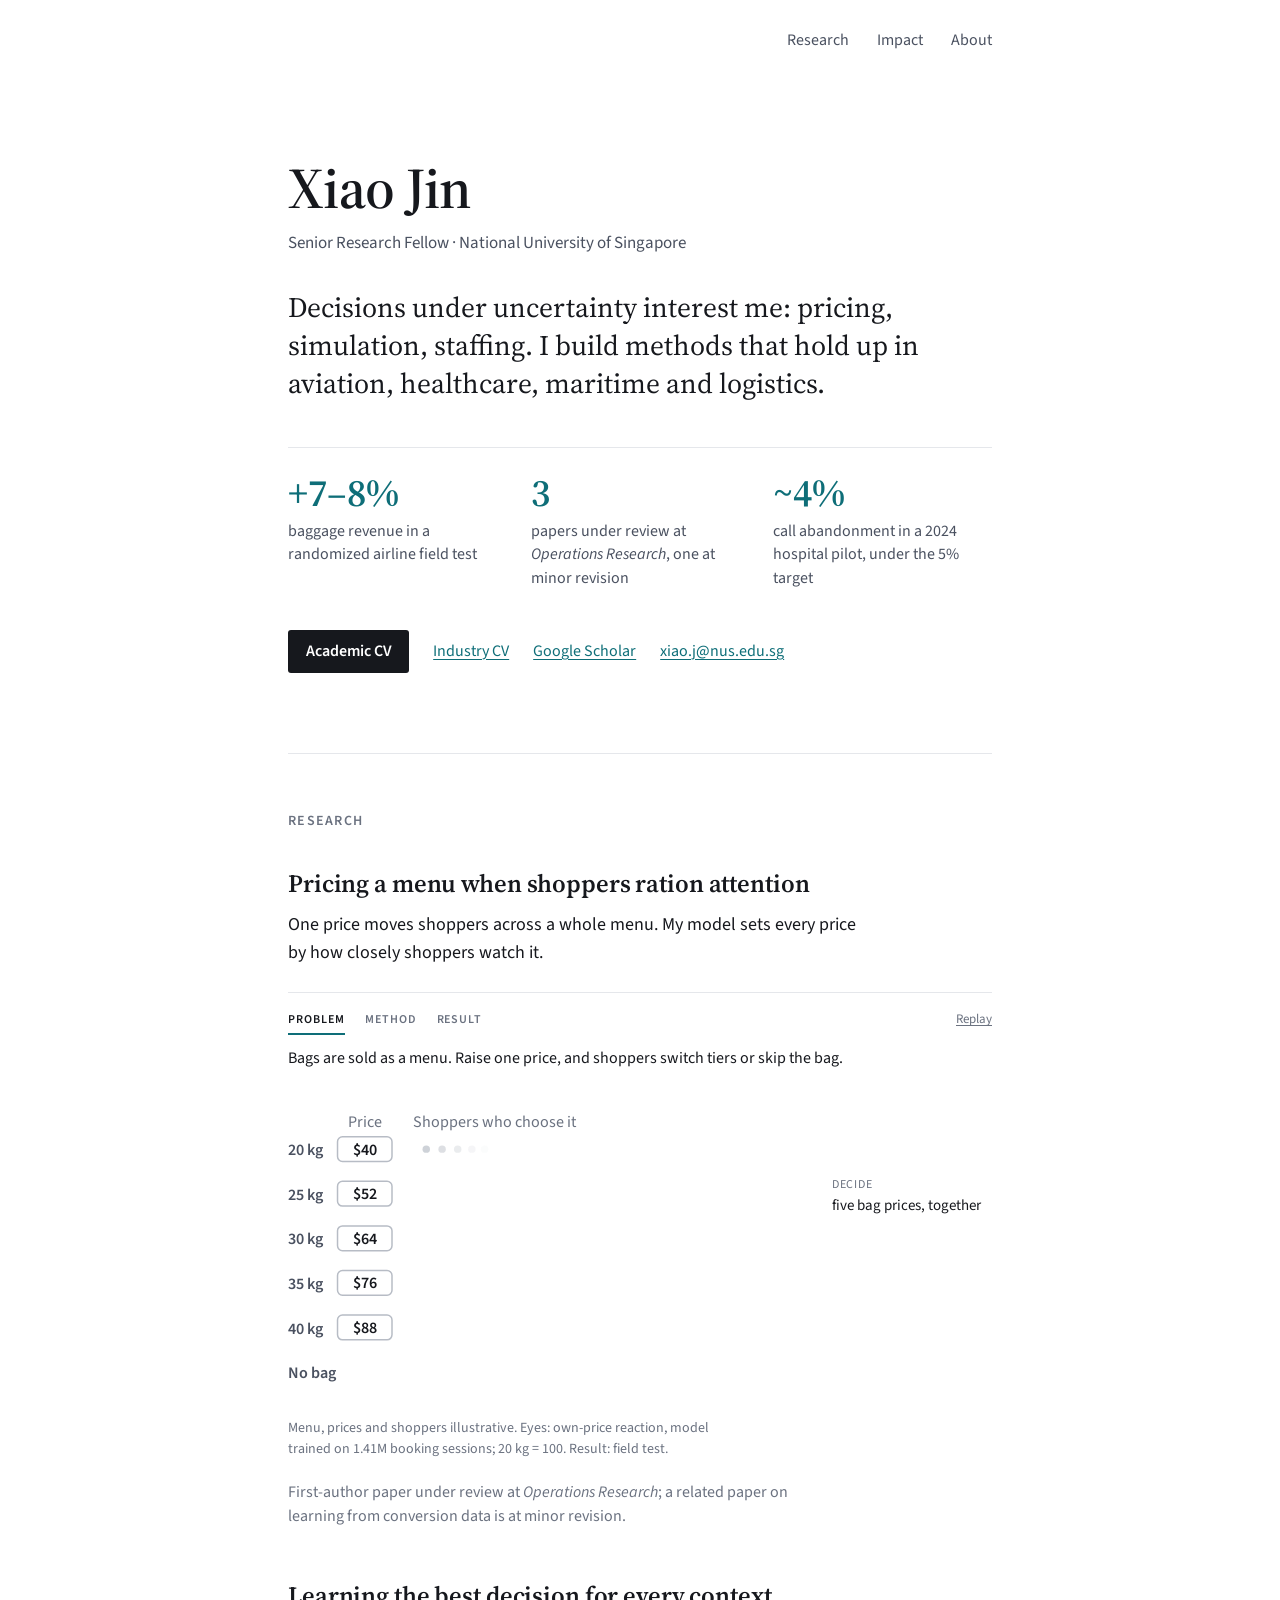
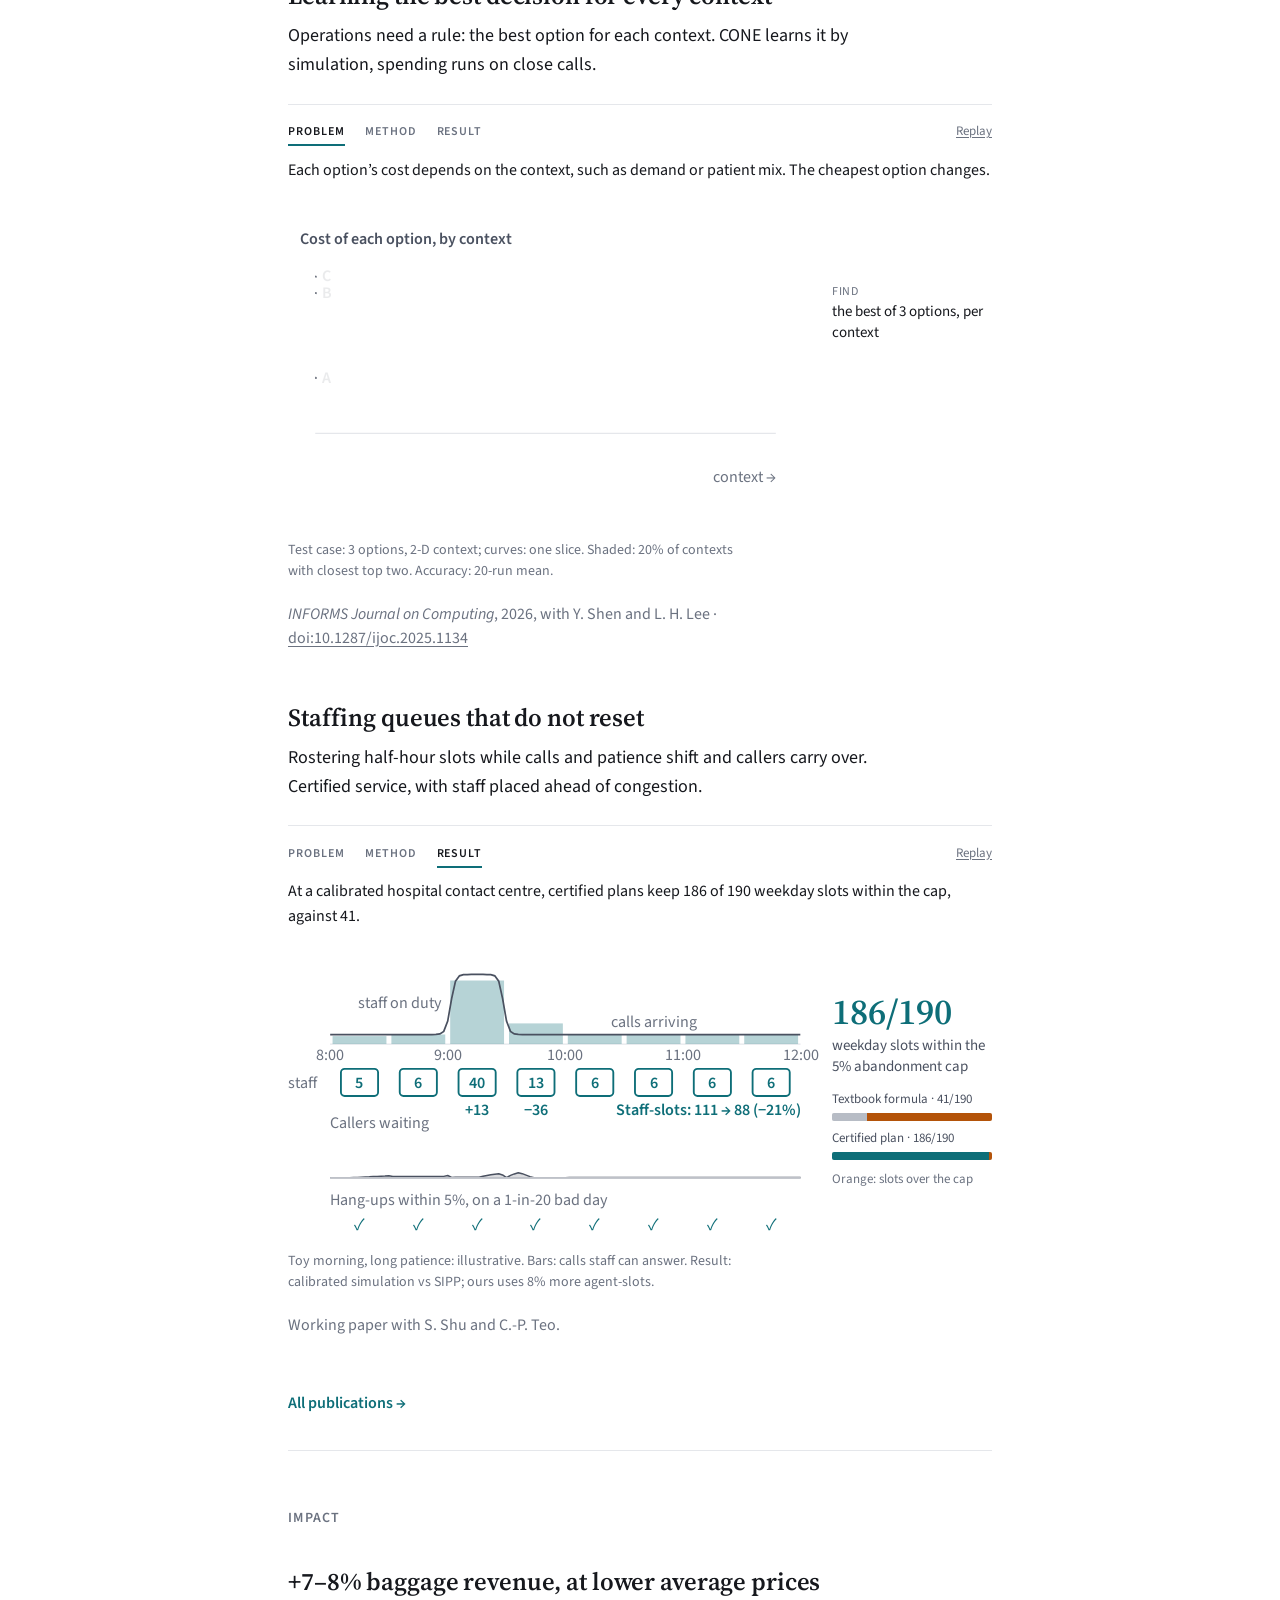
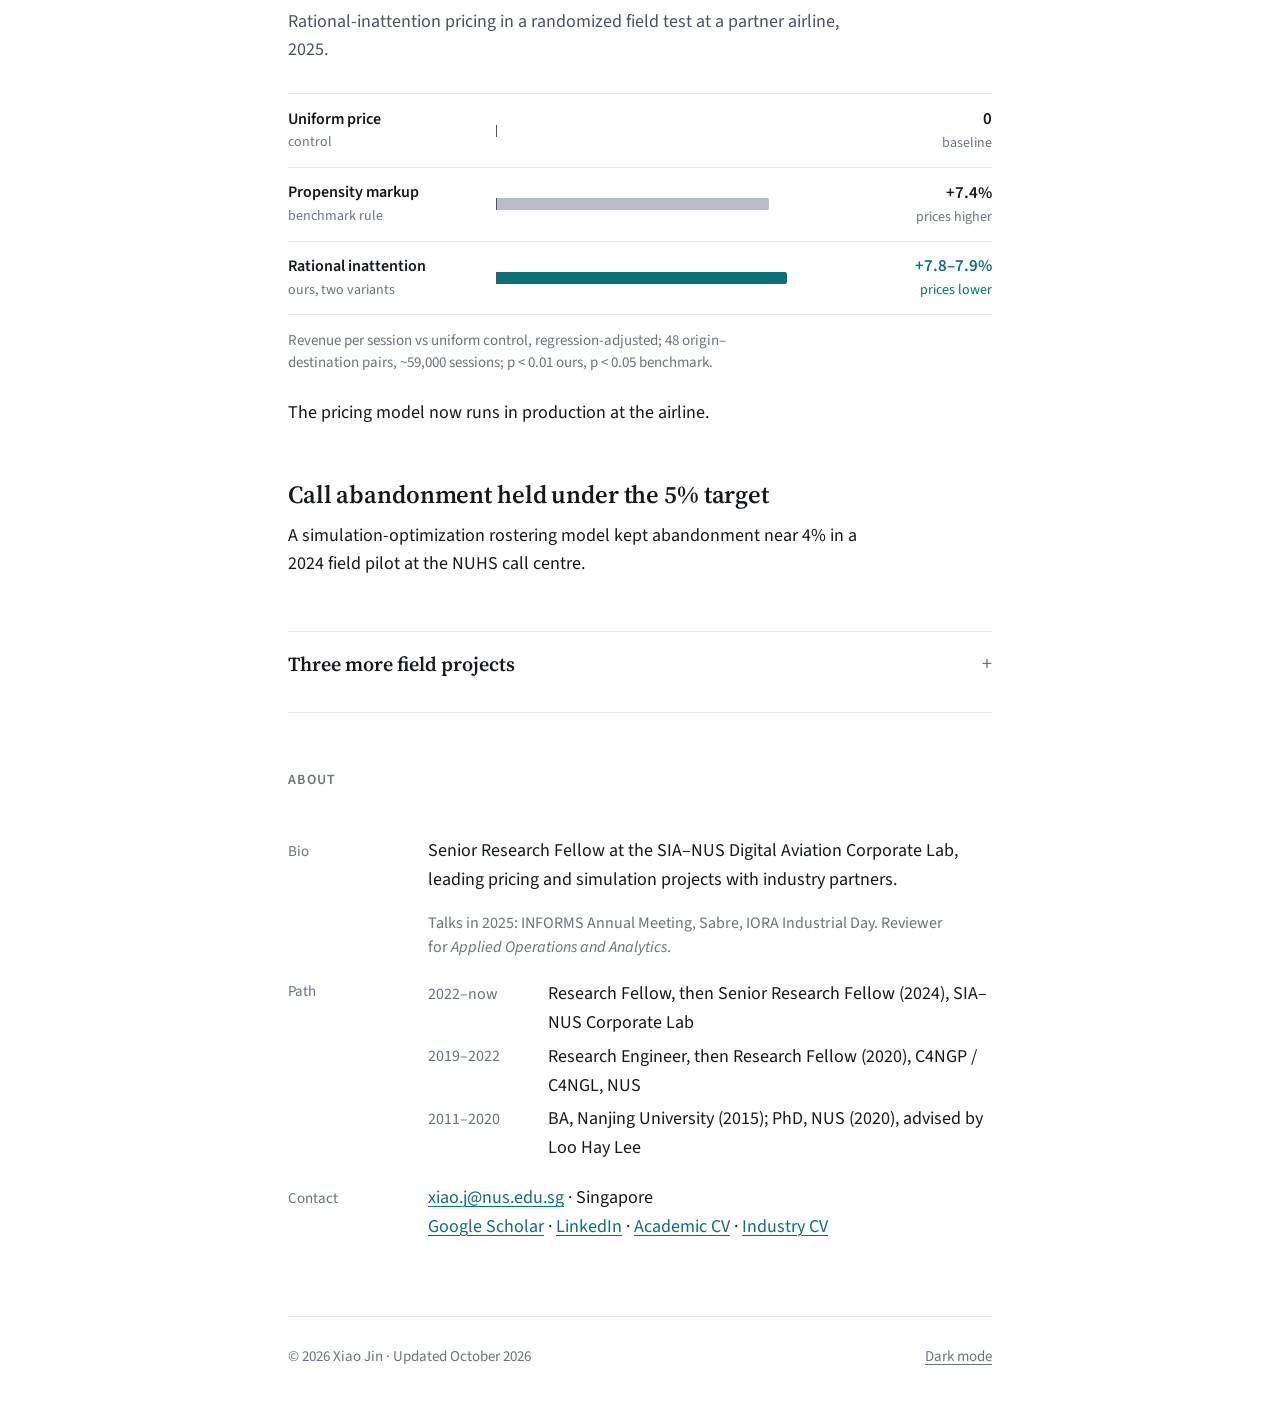
==== commit a2e05bba: "Align the site with the corrected CV pack Republish both CV PDFs from the current public builds. In " ====
--- a/index.html
+++ b/index.html
@@ -84,10 +84,10 @@
           </div>
           <p class="anim-cap" aria-live="polite"></p>
           <div class="anim-body">
-            <svg class="anim-main" viewBox="0 0 420 236" role="img" aria-label="Problem: checked bags are sold as a menu of five weight tiers, 20 to 40 kilograms, plus no bag. When the 20 kilogram price rises, some shoppers switch to another tier and more skip the bag, so all five prices must be set together. Method: shoppers watch the 20 kilogram price closely and barely look at the others, reacting to it about 80 times more strongly than to 40 kilograms. A rule table keeps equal price gaps; our model adds an attention markup that is small for the watched tier and large for the others, so the 20 kilogram price falls and the heaviest tier rises. Result: in a randomized field test baggage revenue rose 7.8 percent while the average price fell."></svg>
+            <svg class="anim-main" viewBox="0 0 420 236" role="img" aria-label="Problem: checked bags are sold as a menu of five weight tiers, 20 to 40 kilograms, plus no bag. When the 20 kilogram price rises, some shoppers switch to another tier and more skip the bag, so all five prices must be set together. Method: shoppers watch the 20 kilogram price closely and barely look at the others. A rule table keeps equal price gaps; our model adds an attention markup that is small for the watched tier and large for the others, so the 20 kilogram price sits below the rule table and the heaviest tier above it. Result: in a randomized field test, baggage revenue rose 7.8 percent against a uniform-price control, about the same as the incumbent rule, at a lower average posted price."></svg>
             <div class="anim-result"></div>
           </div>
-          <figcaption>Menu, prices and shoppers illustrative. Eyes: own-price reaction from 1.41 million randomized sessions, 20 kg = 100. Result: field test.</figcaption>
+          <figcaption>Menu, prices and shoppers illustrative. Eyes: own-price reaction, model trained on 1.41M booking sessions; 20 kg = 100. Result: field test.</figcaption>
         </figure>
         <p class="cite">First-author paper under review at <i>Operations Research</i>; a related paper on learning from conversion data is at minor revision.</p>
       </article>
@@ -225,6 +225,6 @@
 
 <script src="site.js?v=4"></script>
 <script src="anim-data.js?v=6"></script>
-<script src="anim.js?v=7"></script>
+<script src="anim.js?v=8"></script>
 </body>
 </html>
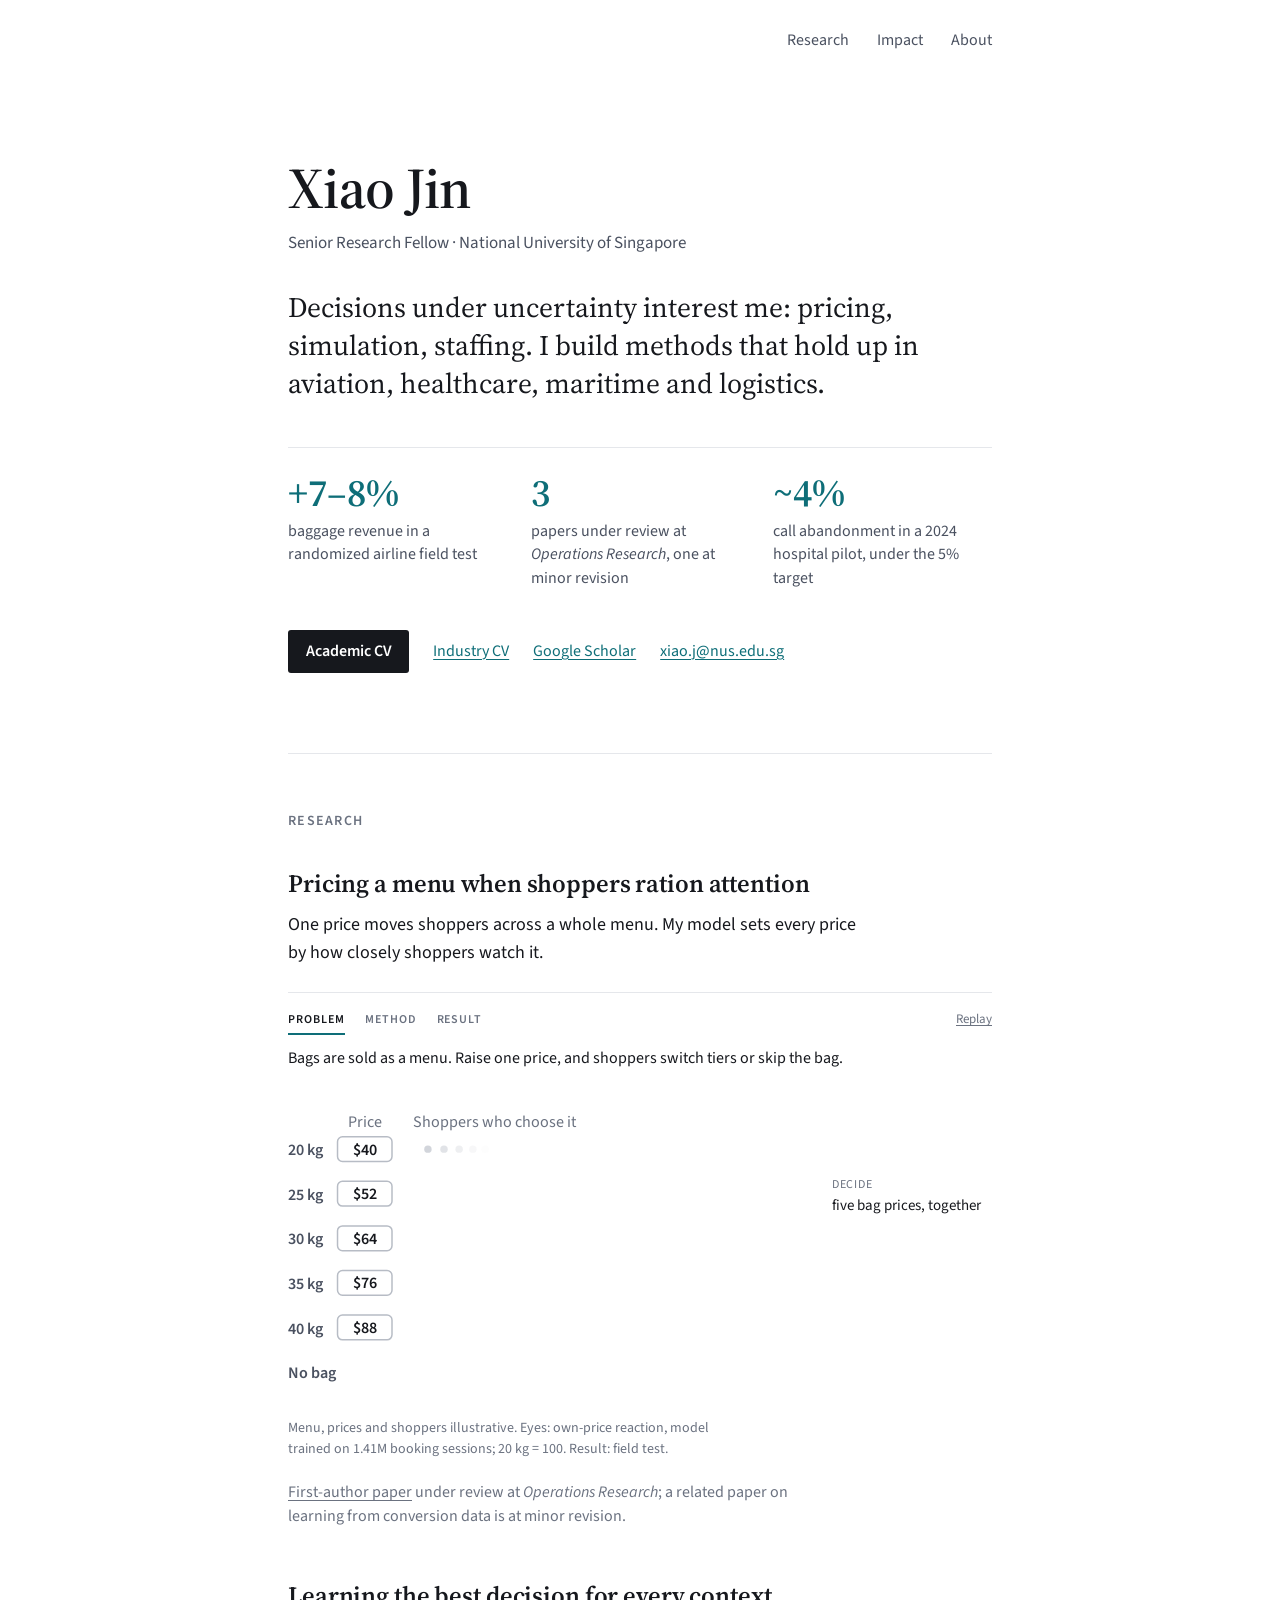
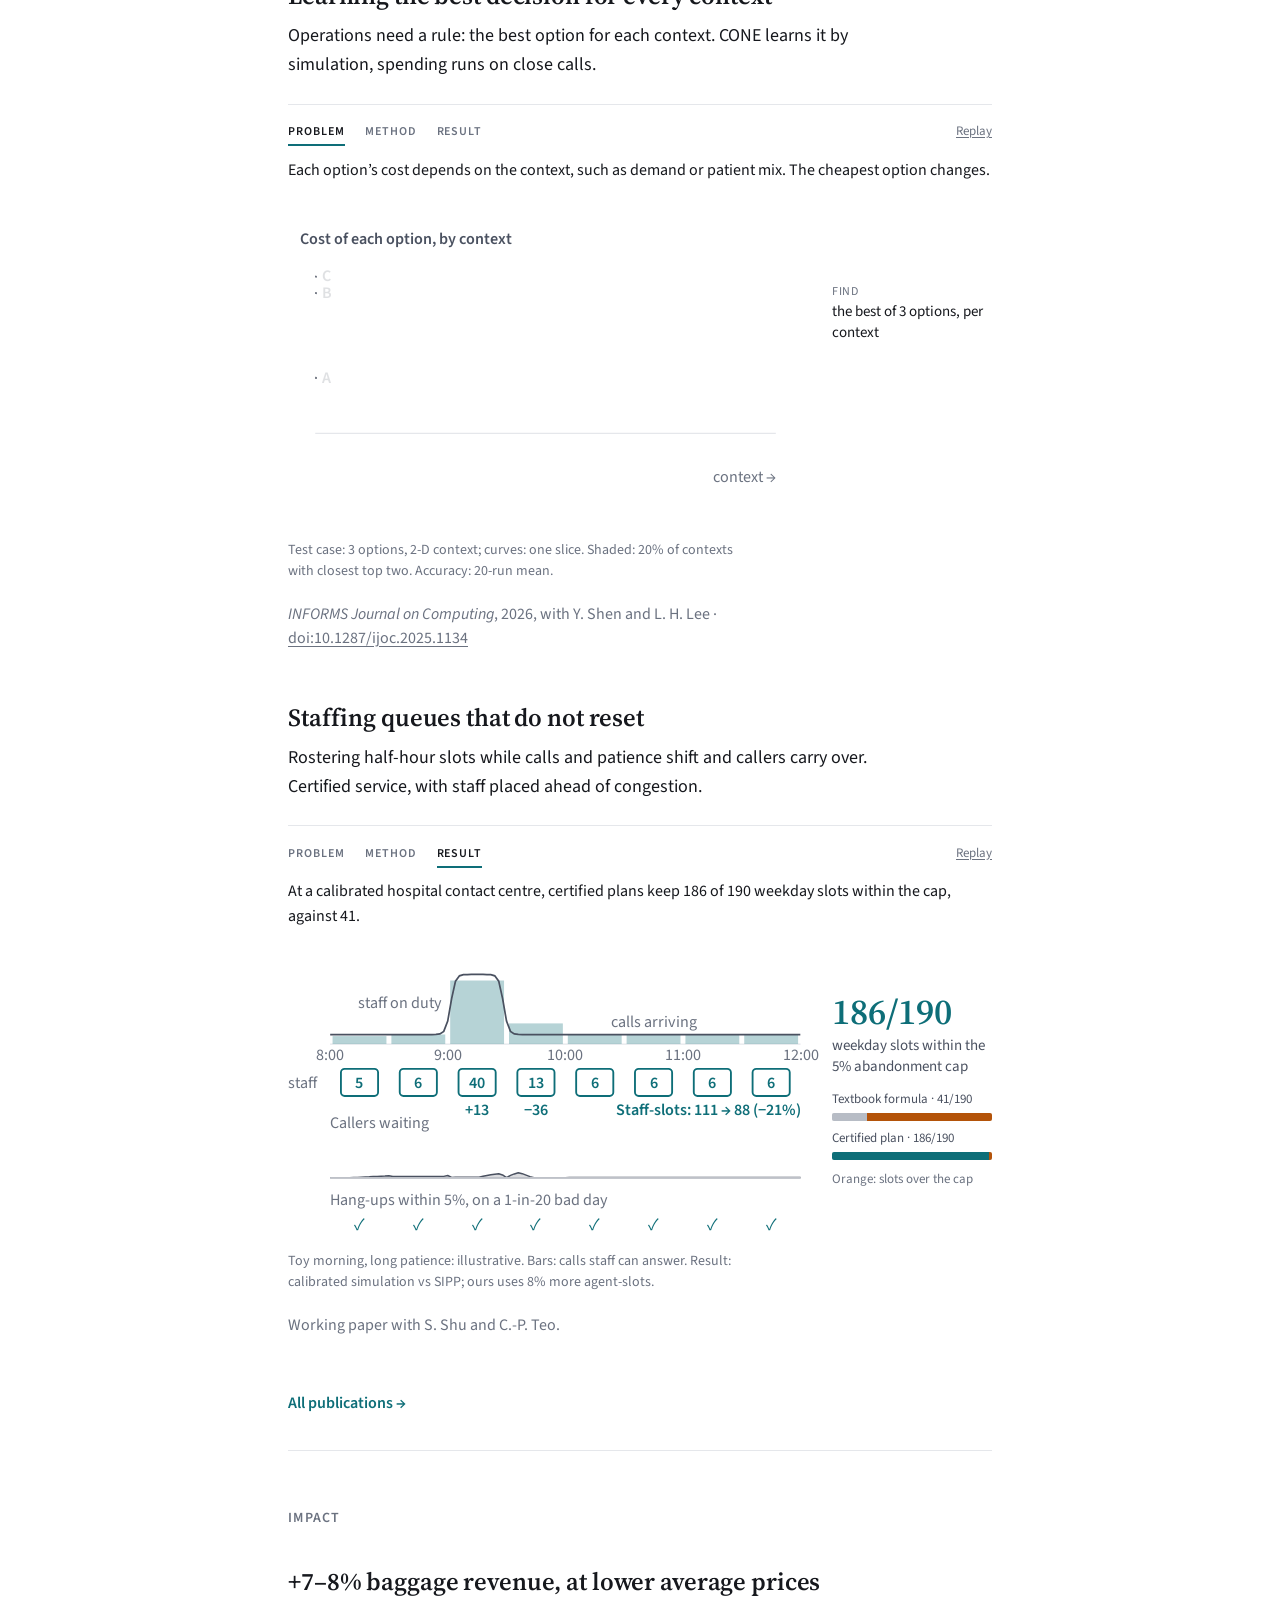
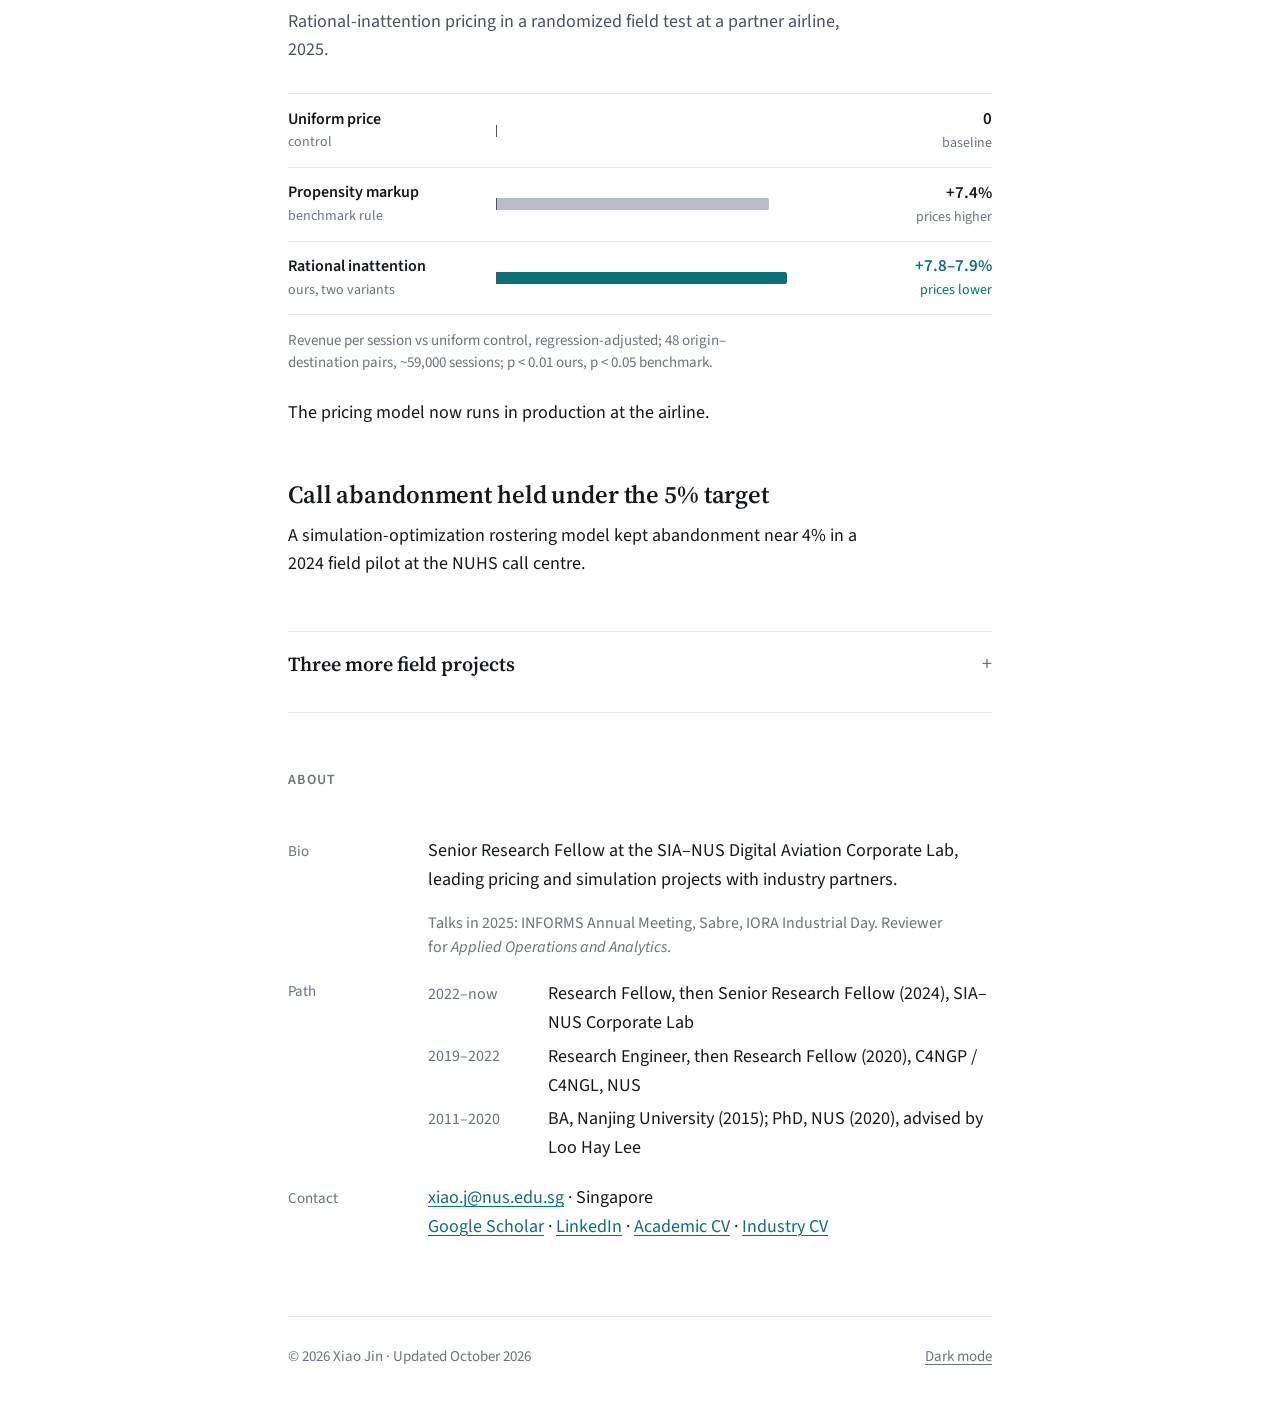
==== commit a5e1132a: "Add the public preprint of the bag-pricing paper Link it from the publications list and the homepage" ====
--- a/index.html
+++ b/index.html
@@ -89,7 +89,7 @@
           </div>
           <figcaption>Menu, prices and shoppers illustrative. Eyes: own-price reaction, model trained on 1.41M booking sessions; 20 kg = 100. Result: field test.</figcaption>
         </figure>
-        <p class="cite">First-author paper under review at <i>Operations Research</i>; a related paper on learning from conversion data is at minor revision.</p>
+        <p class="cite"><a href="pricing-inattention.pdf">First-author paper</a> under review at <i>Operations Research</i>; a related paper on learning from conversion data is at minor revision.</p>
       </article>
 
       <article id="cone">
